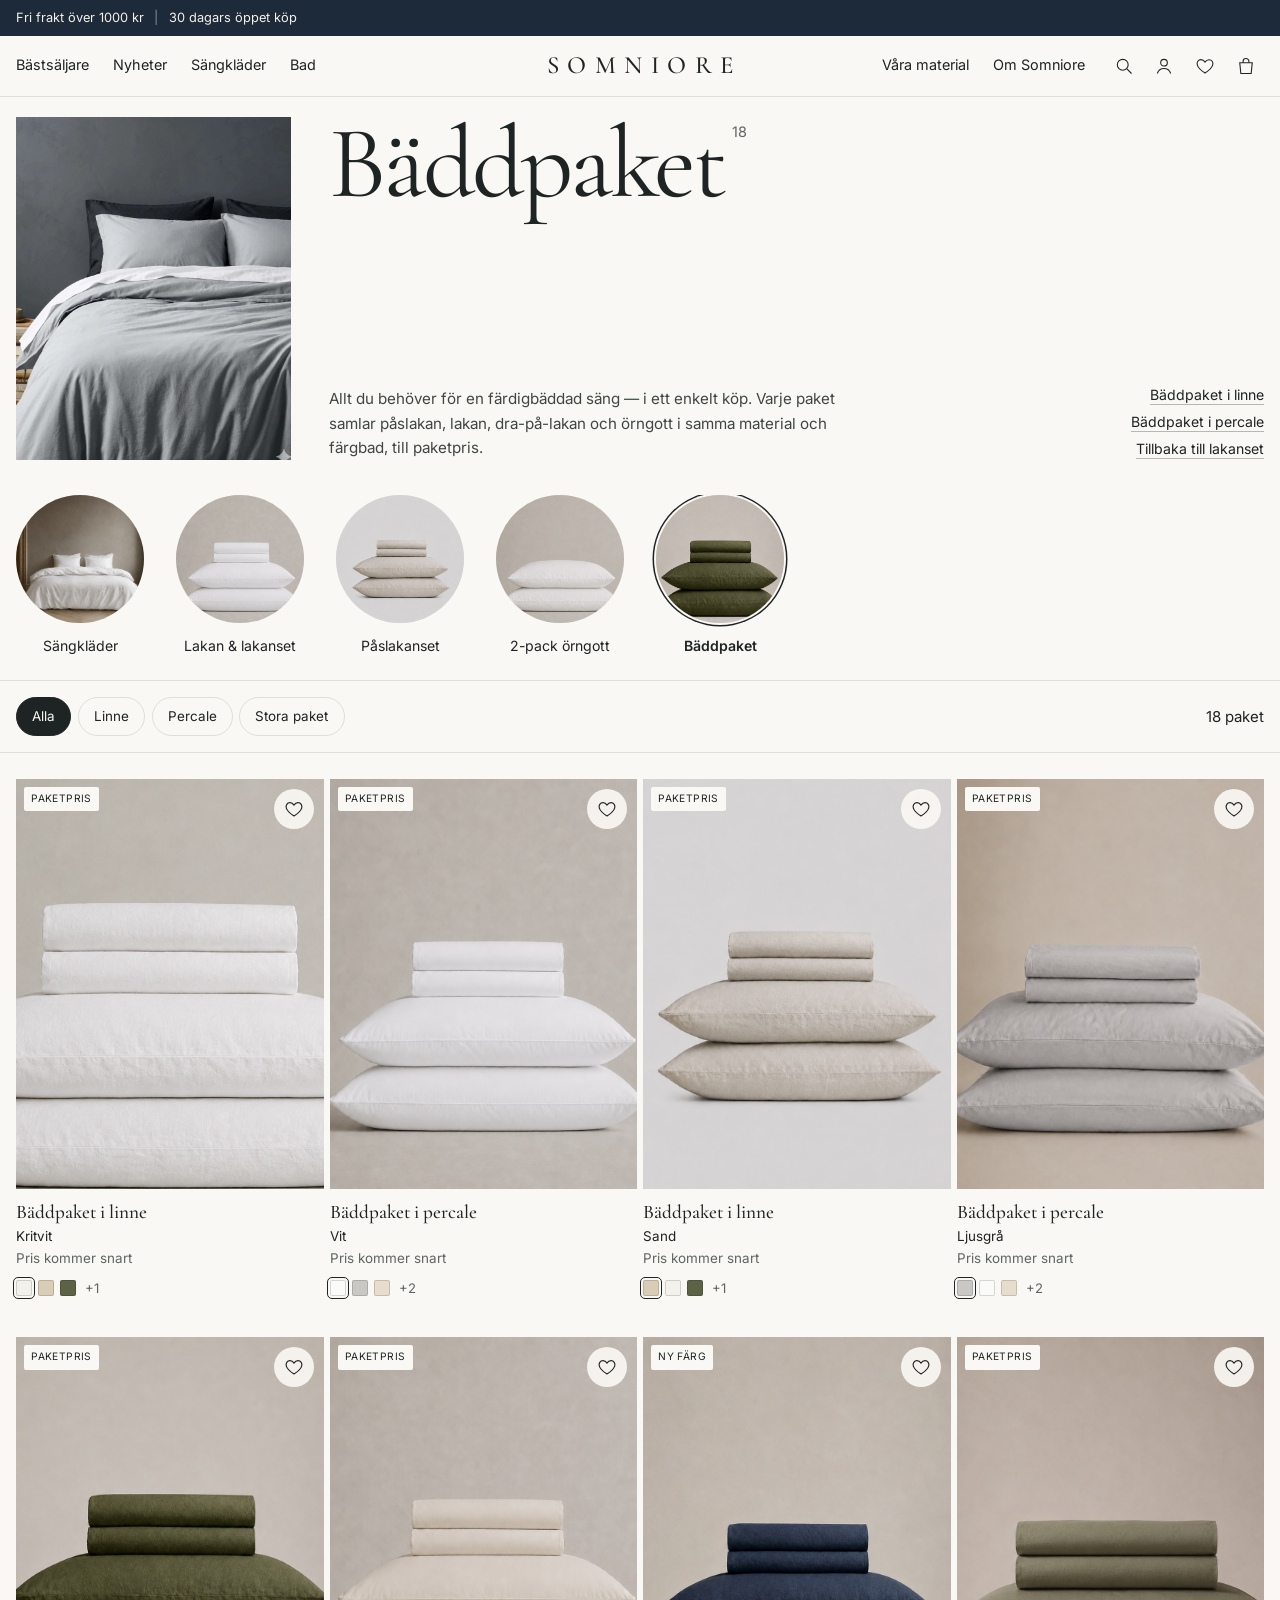
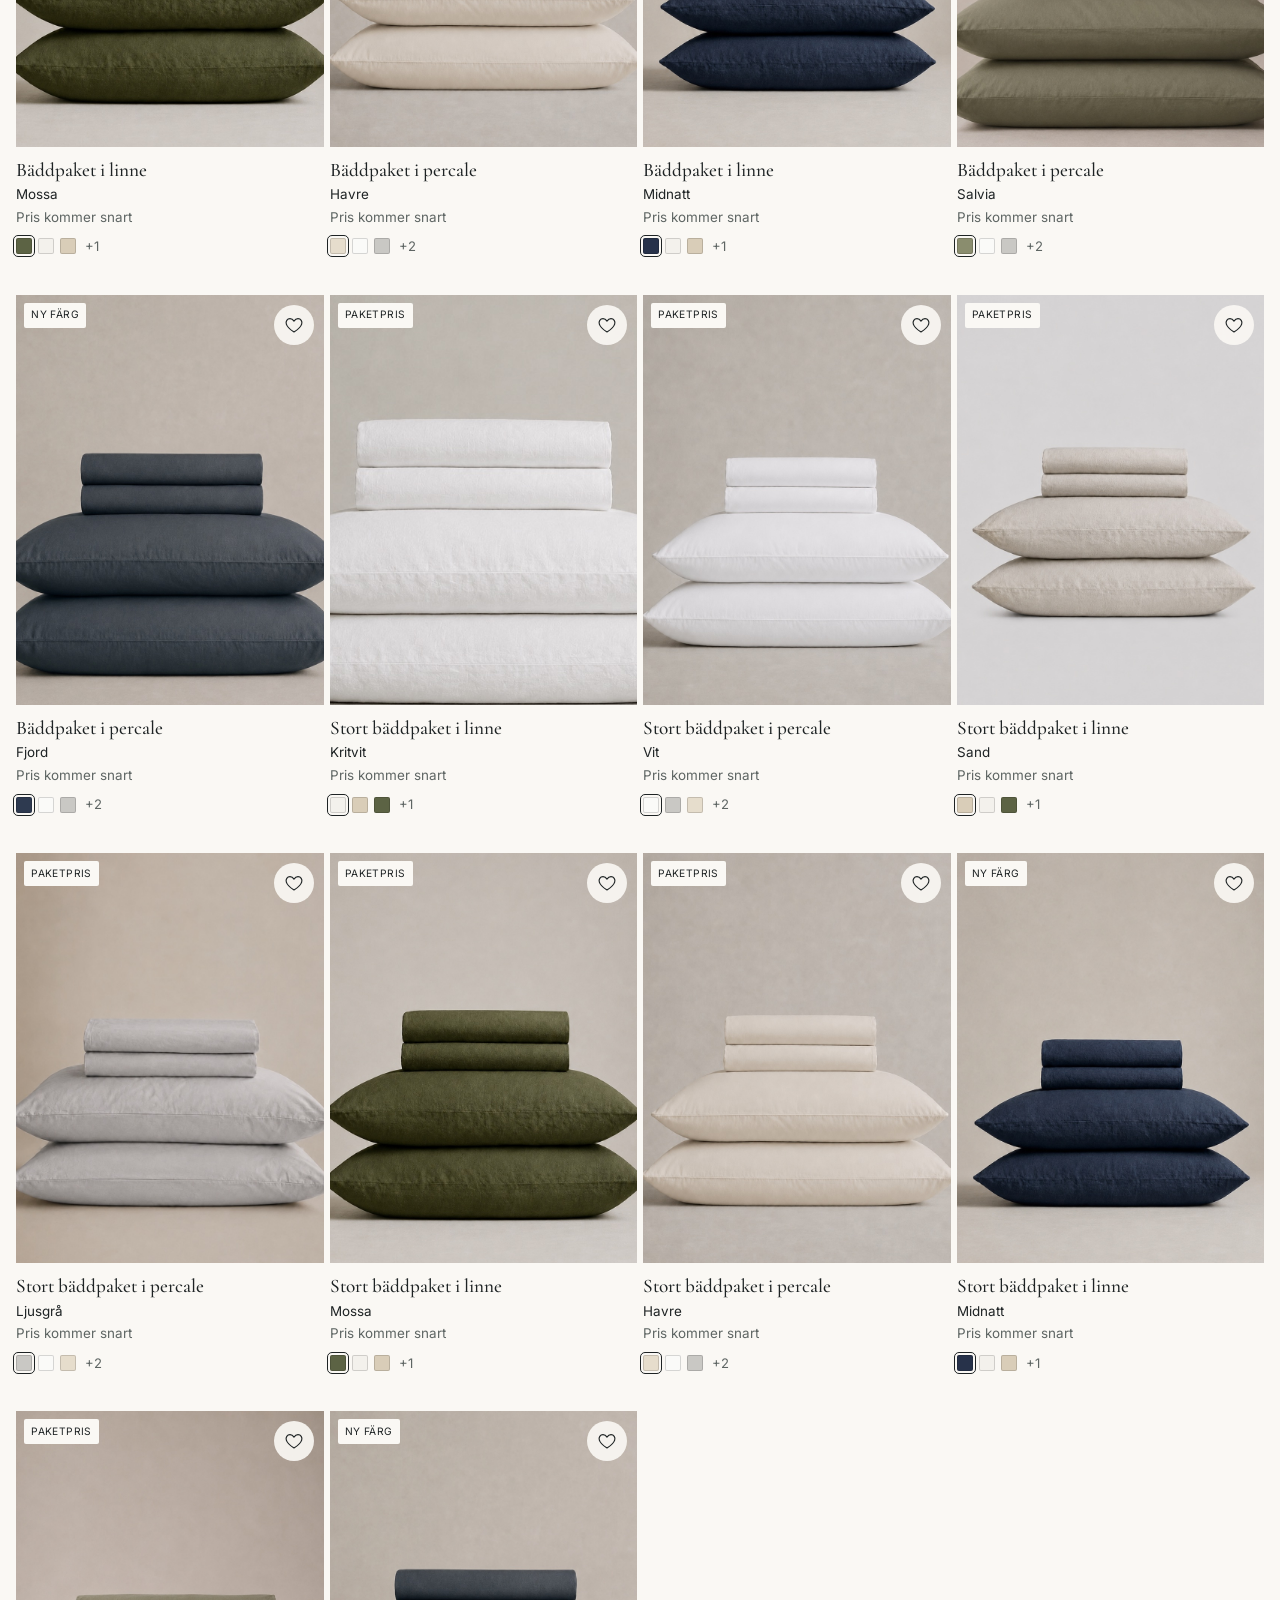
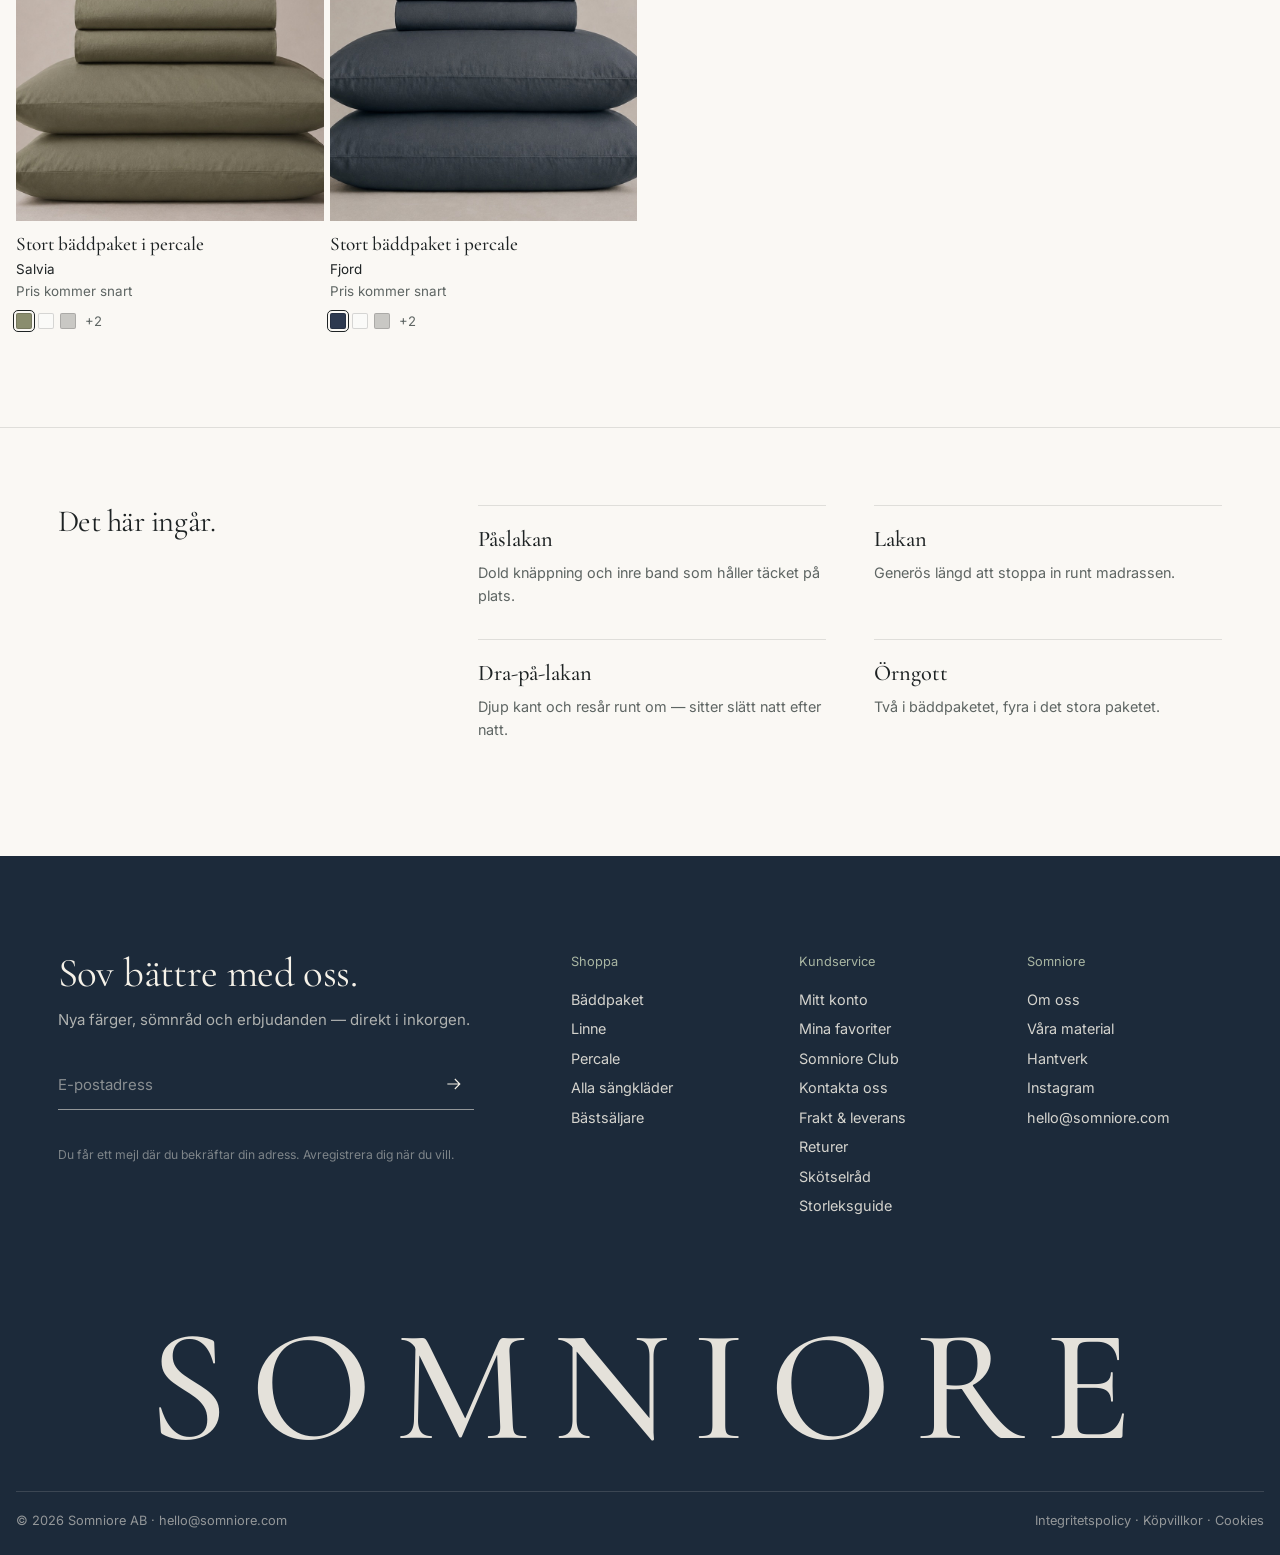
==== baddpaket.html @ 9fb5533e "Nyheter-menyn tillbaka Co-Authored-By: Claude Opus 5.5 <noreply@anthropic.com>" ====
<!doctype html>
<html lang="sv">
<head>
  <meta charset="utf-8">
  <meta name="viewport" content="width=device-width, initial-scale=1">
  <title>Bäddpaket — Somniore</title>
  <meta name="description" content="Bäddpaket i linne och percale — påslakan, lakan, dra-på-lakan och örngott i samma färg, till paketpris.">
  <link rel="preconnect" href="https://fonts.googleapis.com">
  <link rel="preconnect" href="https://fonts.gstatic.com" crossorigin>
  <link href="https://fonts.googleapis.com/css2?family=Cormorant+Garamond:ital,wght@0,400;0,500;0,600;1,400;1,500&family=Inter:wght@300;400;500;600&display=swap" rel="stylesheet">
  <link rel="stylesheet" href="styles.css?v=88">
</head>
<body>
  <div id="site-header"></div>

  <main class="bp-page">
    <!-- Sidhuvud som Parachute: liten bild, stor rubrik, kort text -->
    <section class="bp-head">
      <div class="bp-head__img"><img src="assets/img/percale-grey-dark-wall.jpg" alt="Bäddad säng i ljusgrå percale"></div>
      <div class="bp-head__copy">
        <h1 class="bp-head__title">Bäddpaket<sup id="bpCount"></sup></h1>
        <div class="bp-head__bottom">
          <p class="bp-head__text">Allt du behöver för en färdigbäddad säng — i ett enkelt köp. Varje paket samlar påslakan, lakan, dra-på-lakan och örngott i samma material och färgbad, till paketpris.</p>
          <nav class="bp-head__links" aria-label="Genvägar">
            <a href="#" data-mat="linne">Bäddpaket i linne</a>
            <a href="#" data-mat="percale">Bäddpaket i percale</a>
            <a href="kollektion.html?c=lakanset">Tillbaka till lakanset</a>
          </nav>
        </div>
      </div>
    </section>

    <div id="catCircles"></div>

    <!-- Filter -->
    <section class="bp-bar">
      <div class="chips" id="bpChips">
        <button class="chip active" data-v="alla">Alla</button>
        <button class="chip" data-v="linne">Linne</button>
        <button class="chip" data-v="percale">Percale</button>
        <button class="chip" data-v="stort">Stora paket</button>
      </div>
      <span class="filters__count" id="bpShown"></span>
    </section>

    <!-- Ett kort per paket och färg -->
    <section class="bp-grid" id="bpGrid"></section>

    <!-- Vad ingår -->
    <section class="bp-included">
      <h2 class="h-section">Det här ingår.</h2>
      <ul>
        <li><b>Påslakan</b><span>Dold knäppning och inre band som håller täcket på plats.</span></li>
        <li><b>Lakan</b><span>Generös längd att stoppa in runt madrassen.</span></li>
        <li><b>Dra-på-lakan</b><span>Djup kant och resår runt om — sitter slätt natt efter natt.</span></li>
        <li><b>Örngott</b><span>Två i bäddpaketet, fyra i det stora paketet.</span></li>
      </ul>
    </section>
  </main>

  <div id="site-footer"></div>

  <script src="assets/js/data.js?v=85"></script>
  <script src="assets/js/layout.js?v=88"></script>
  <script src="assets/js/bundles.js?v=76"></script>
</body>
</html>
---- styles.css ----
/* =========================================================
   SOMNIORE — stilmall
   Layout inspirerad av Parachute: smala marginaler, bilder
   nästan kant i kant, vänsterställda rubriker, etiketter i bilder.
   ========================================================= */
:root {
  --petrol: #1F3A3A;
  --navy: #1C2A3A;
  --sage: #A8B5A2;
  --beige: #F5F1E8;
  --offwhite: #FAF8F4;
  --card: #E7E3DC;          /* bakgrund bakom produktbilder */
  --ink: #1E2324;
  --soft: #5E6563;
  --line: rgba(30,35,36,.12);
  --serif: "Cormorant Garamond", Georgia, serif;
  --sans: "Inter", "Helvetica Neue", Arial, sans-serif;
  --pad: clamp(14px, 1.25vw, 20px);   /* sidmarginal, som Parachute */
  --gap: 6px;                          /* mellanrum mellan bilder */
  --inset: clamp(16px, 4.5vw, 72px);   /* indrag för textblock */
  --header: 60px;
}

*, *::before, *::after { box-sizing: border-box; }
html { scroll-behavior: smooth; }
body {
  margin: 0;
  background: var(--offwhite);
  color: var(--ink);
  font: 400 15px/1.55 var(--sans);
  -webkit-font-smoothing: antialiased;
}
img { display: block; width: 100%; }
a { color: inherit; text-decoration: none; }
button { font: inherit; color: inherit; background: none; border: 0; padding: 0; cursor: pointer; }
h1, h2, h3, h4, p, dl, dd { margin: 0; }
[hidden] { display: none !important; }
.sr-only { position: absolute; width: 1px; height: 1px; overflow: hidden; clip: rect(0 0 0 0); }

/* ---------- Typografi ---------- */
.h-display, .hero__title {
  font-family: var(--serif);
  font-weight: 400;
  line-height: .92;
  letter-spacing: -0.025em;
}
.h-section {
  font-family: var(--serif);
  font-weight: 400;
  font-size: clamp(1.7rem, 2.4vw, 2.3rem);
  line-height: 1.1;
  letter-spacing: -0.015em;
}
.kicker { font-size: .9rem; margin-bottom: .6rem; }

/* ---------- Knappar, etiketter, länkar ---------- */
.btn {
  display: inline-block;
  font-size: .86rem;
  line-height: 1;
  padding: .95rem 1.25rem;
  border-radius: 2px;
  transition: background .25s, color .25s;
  white-space: nowrap;
}
.btn--dark { background: var(--petrol); color: var(--beige); }
.btn--dark:hover { background: var(--navy); }
.btn--light { background: var(--offwhite); color: var(--ink); }
.btn--light:hover { background: #fff; }

.label {
  position: absolute; left: clamp(12px, 1.4vw, 20px); bottom: clamp(12px, 1.4vw, 20px); z-index: 2;
  background: var(--offwhite); color: var(--ink);
  font-size: .86rem; line-height: 1; padding: .85rem 1.2rem; border-radius: 2px;
  transition: background .25s;
}
.tile:hover .label { background: #fff; }

.text-link {
  display: inline-block;
  font-size: .9rem;
  border-bottom: 1px solid currentColor;
  padding-bottom: 1px;
  transition: opacity .2s;
}
.text-link:hover { opacity: .6; }
.text-link--light { color: #fff; }

/* ---------- Meddelandefält ---------- */
.announce {
  background: var(--navy);
  color: var(--beige);
  font-size: .8rem;
  padding: .5rem var(--pad);
  position: relative; z-index: 60;
}
.announce span { opacity: .5; margin: 0 .4rem; }
.announce b { font-weight: inherit; }

/* ---------- Header ---------- */
.header {
  position: sticky; top: 0; z-index: 50;
  margin-bottom: calc(var(--header) * -1);
  color: var(--ink);
  background: var(--offwhite);
  border-bottom: 1px solid var(--line);
  transition: background .3s, color .3s, border-color .3s;
}
body.is-top .header:not(:hover):not(.mega-open) {
  background: transparent; color: #fff; border-color: transparent;
}
.header__bar {
  height: var(--header);
  display: grid; grid-template-columns: 1fr auto 1fr; align-items: center; gap: 2rem;
  padding: 0 var(--pad);
}
.nav { display: flex; gap: 1.5rem; height: 100%; align-items: center; }
.nav__item { height: 100%; display: flex; align-items: center; }
.nav__link { white-space: nowrap; font-size: .9rem; padding: .25rem 0; border-bottom: 1px solid transparent; transition: border-color .2s; }
.nav__link:hover, .nav__item.active .nav__link { border-color: currentColor; }
.logo {
  font-family: var(--serif);
  font-weight: 500;
  font-size: 1.55rem;
  letter-spacing: .34em;
  line-height: 1;
  padding-left: .34em;
}
.tools { display: flex; align-items: center; justify-content: flex-end; gap: .3rem; height: 100%; }
.nav--right { margin-right: 1rem; }
.tool { width: 36px; height: 36px; display: grid; place-items: center; }
.tool svg, .arrow svg, .news svg { width: 20px; height: 20px; fill: none; stroke: currentColor; stroke-width: 1.3; }

/* Megameny (som Parachute: kolumner med rubriker, bild till höger) */
.mega {
  position: absolute; left: 0; right: 0; top: 100%;
  background: var(--offwhite); color: var(--ink);
  border-bottom: 1px solid var(--line);
  box-shadow: 0 18px 30px -24px rgba(20,28,30,.25);
  opacity: 0; visibility: hidden; pointer-events: none;
  transition: opacity .2s, visibility .2s;
}
.mega.open { opacity: 1; visibility: visible; pointer-events: auto; }
.mega__inner {
  display: grid; grid-template-columns: repeat(5, minmax(120px, 170px)) 200px; max-width: 1240px; margin: 0 auto;
  justify-content: center; gap: clamp(1.5rem, 3.5vw, 4rem);
  padding: 2.4rem var(--pad) 2.8rem;
}
.mega__col { display: flex; flex-direction: column; gap: .7rem; font-size: .95rem; }
.mega__col > a:not(.mega__head):hover { color: var(--soft); }
.mega__head {
  display: block; font-size: .78rem; font-weight: 600; letter-spacing: .06em; text-transform: uppercase;
  padding-bottom: .9rem; margin-bottom: .6rem; border-bottom: 1px solid var(--ink); max-width: 160px;
}
.mega__head span { margin-left: .3rem; transition: margin .2s; }
.mega__head:hover span { margin-left: .6rem; }
.mega__col i { display: inline-block; width: 13px; height: 13px; border-radius: 50%; background: var(--c); box-shadow: inset 0 0 0 1px rgba(0,0,0,.15); margin-right: .6rem; vertical-align: -1px; }
.mega__mat { line-height: 1.35; }
.mega__mat small { display: block; color: var(--soft); font-size: .9rem; }
.mega__col--text p { color: var(--soft); font-size: .9rem; line-height: 1.5; max-width: 220px; }
.mega__feature img { aspect-ratio: 4/5; object-fit: cover; background: var(--card); }
.mega__feature-title { display: block; font-family: var(--serif); font-size: 1.3rem; line-height: 1.05; text-transform: uppercase; letter-spacing: .02em; margin-top: .9rem; }
.mega__feature-link { display: block; font-size: .85rem; font-weight: 500; margin-top: .4rem; }

/* Burger + mobilmeny */
.burger { display: none; width: 36px; height: 36px; position: relative; }
.burger span { position: absolute; left: 7px; right: 7px; height: 1.3px; background: currentColor; }
.burger span:nth-child(1) { top: 12px; } .burger span:nth-child(2) { top: 17.5px; } .burger span:nth-child(3) { top: 23px; }
.drawer, .cart { position: fixed; inset: 0; z-index: 100; background: rgba(20,25,26,.4); opacity: 0; visibility: hidden; transition: opacity .3s, visibility .3s; }
.drawer.open, .cart.open { opacity: 1; visibility: visible; }
.drawer__panel { position: absolute; top: 0; bottom: 0; left: 0; width: min(88vw, 380px); background: var(--offwhite); transform: translateX(-100%); transition: transform .35s cubic-bezier(.2,.7,.2,1); display: flex; flex-direction: column; overflow-y: auto; }
.drawer.open .drawer__panel, .cart.open .cart__panel { transform: none; }
.drawer__head { display: flex; justify-content: space-between; align-items: center; height: var(--header); padding: 0 var(--pad); border-bottom: 1px solid var(--line); flex-shrink: 0; }
.logo--dark { font-size: 1.15rem; }
.drawer__close { width: 36px; height: 36px; display: grid; place-items: center; }
.drawer__close svg { width: 22px; height: 22px; fill: none; stroke: currentColor; stroke-width: 1.3; }
.drawer__nav { display: flex; flex-direction: column; padding: 1rem var(--pad); }
.drawer__nav > a, .drawer__nav summary { font-family: var(--serif); font-size: 1.7rem; padding: .45rem 0; cursor: pointer; list-style: none; }
.drawer__nav summary::-webkit-details-marker { display: none; }
.drawer__nav summary::after { content: "+"; float: right; font-family: var(--sans); font-weight: 300; }
.drawer__nav details[open] summary::after { content: "−"; }
.drawer__nav details div { display: flex; flex-direction: column; gap: .55rem; padding: .3rem 0 1rem 2px; font-size: .95rem; }
.drawer__foot { margin-top: auto; padding: 1.5rem var(--pad); display: flex; flex-direction: column; gap: .5rem; font-size: .9rem; color: var(--soft); border-top: 1px solid var(--line); }

/* Varukorg */
.cart-btn { position: relative; }
.cart-count { position: absolute; top: 3px; right: 0; min-width: 15px; height: 15px; padding: 0 3px; border-radius: 8px; background: var(--petrol); color: var(--beige); font-size: .6rem; line-height: 15px; text-align: center; }
.cart-count:empty, .cart-count[data-zero] { display: none; }
.cart__panel { position: absolute; top: 0; bottom: 0; right: 0; width: min(92vw, 420px); background: var(--offwhite); transform: translateX(100%); transition: transform .35s cubic-bezier(.2,.7,.2,1); display: flex; flex-direction: column; }
.cart__head { display: flex; justify-content: space-between; align-items: center; height: var(--header); padding: 0 var(--pad); border-bottom: 1px solid var(--line); }
.cart__head h2 { font-family: var(--serif); font-weight: 400; font-size: 1.5rem; }
.cart__items { flex: 1; overflow-y: auto; padding: 0 var(--pad); }
.cart__empty { text-align: center; padding: 4rem 0; }
.cart__empty p { margin-bottom: 1.4rem; color: var(--soft); }
.cart-item { display: grid; grid-template-columns: 88px 1fr; gap: 1rem; padding: 1.2rem 0; border-bottom: 1px solid var(--line); }
.cart-item__img { aspect-ratio: 4/5; background: var(--card); overflow: hidden; }
.cart-item__img img { height: 100%; object-fit: cover; }
.cart-item__name { font-family: var(--serif); font-weight: 500; font-size: 1.15rem; }
.cart-item__info p { font-size: .85rem; color: var(--soft); }
.cart-item__qty { display: flex; align-items: center; gap: .6rem; margin-top: .6rem; font-size: .9rem; }
.cart-item__qty button:not(.cart-item__remove) { width: 26px; height: 26px; border: 1px solid var(--line); border-radius: 50%; line-height: 1; }
.cart-item__remove { margin-left: auto; font-size: .8rem; color: var(--soft); text-decoration: underline; text-underline-offset: 3px; }
.cart__foot { padding: 1.2rem var(--pad) 1.5rem; border-top: 1px solid var(--line); }
.cart__row { display: flex; justify-content: space-between; font-size: .9rem; padding: .25rem 0; }
.cart__total { font-weight: 500; font-size: 1rem; margin-bottom: 1rem; }
.cart__checkout { width: 100%; text-align: center; }
.cart__note { font-size: .78rem; color: var(--soft); text-align: center; margin-top: .7rem; }
.toast { position: fixed; left: 50%; bottom: 24px; transform: translate(-50%, 20px); background: var(--ink); color: var(--beige); font-size: .88rem; padding: .85rem 1.3rem; border-radius: 2px; opacity: 0; pointer-events: none; transition: opacity .3s, transform .3s; z-index: 120; }
.toast.show { opacity: 1; transform: translate(-50%, 0); }

/* ---------- Hero ---------- */
.hero { position: relative; height: calc(100vh - 32px); min-height: 560px; max-height: 980px; overflow: hidden; color: #fff; }
.hero__img { position: absolute; inset: 0; height: 100%; object-fit: cover; object-position: 55% 60%; }
.hero__overlay { position: absolute; inset: 0; background: linear-gradient(180deg, rgba(20,28,30,.4) 0%, rgba(20,28,30,0) 22%, rgba(20,28,30,0) 50%, rgba(20,28,30,.5) 100%); }
.hero__title { position: absolute; left: var(--pad); bottom: clamp(1.25rem, 3vw, 2.25rem); font-size: clamp(3.6rem, 8.6vw, 8.6rem); }
.hero__btn { position: absolute; right: var(--pad); bottom: clamp(1.25rem, 3vw, 2.25rem); }

/* ---------- Statement (texten till höger) ---------- */
.statement { padding: clamp(5rem, 9vw, 8.5rem) var(--pad); display: grid; grid-template-columns: 5fr 7fr; }
.statement > * { grid-column: 2; }
.statement p:not(.kicker) {
  font-family: var(--serif);
  font-size: clamp(1.55rem, 2.3vw, 2.15rem);
  line-height: 1.22;
  letter-spacing: -0.01em;
  max-width: 36ch;
}
.statement--small { padding-top: clamp(4rem, 7vw, 6.5rem); padding-bottom: clamp(4rem, 7vw, 6.5rem); }
.statement .text-link { margin-top: 1.4rem; justify-self: start; }

/* ---------- Produktkarusell ---------- */
.rail { padding: 0 0 clamp(5rem, 9vw, 8rem); }
.rail__head { display: flex; justify-content: space-between; align-items: center; padding: 0 var(--inset); margin-bottom: 1.1rem; }
.rail__head .h-section { font-size: 1.35rem; }
.rail__arrows { display: flex; gap: .3rem; }
.arrow { width: 34px; height: 34px; display: grid; place-items: center; border-radius: 50%; transition: background .2s; }
.arrow:hover { background: rgba(0,0,0,.05); }
.arrow:disabled { opacity: .25; cursor: default; background: none; }
.rail__track {
  display: grid; grid-auto-flow: column;
  grid-auto-columns: calc((100% - 2 * var(--inset) - 3 * var(--gap)) / 4);
  gap: var(--gap); overflow-x: auto; scroll-snap-type: x mandatory; scroll-padding: 0 var(--inset);
  padding: 0 var(--inset); scrollbar-width: none;
}
.rail__track::-webkit-scrollbar, .palette__track::-webkit-scrollbar { display: none; }
.rail__cta { margin: 2.2rem var(--inset) 0; }

.product { scroll-snap-align: start; }
.product__media { display: block; position: relative; aspect-ratio: 4/5; background: var(--card); overflow: hidden; }
.product__media img { position: absolute; inset: 0; height: 100%; object-fit: cover; transition: opacity .5s ease; }
.product__media .alt { opacity: 0; }
.product:hover .product__media .alt { opacity: 1; }
.tag {
  position: absolute; top: 8px; left: 8px; z-index: 2;
  font-size: .64rem; letter-spacing: .04em; text-transform: uppercase;
  background: var(--offwhite); color: var(--ink); padding: .28rem .45rem; border-radius: 2px;
}
.product__quick {
  position: absolute; left: 8px; right: 8px; bottom: 8px; z-index: 2;
  background: var(--offwhite); text-align: center; font-size: .82rem; padding: .75rem;
  border-radius: 2px; opacity: 0; transform: translateY(8px); transition: opacity .3s, transform .3s;
}
.product:hover .product__quick { opacity: 1; transform: none; }
.product__name { font-family: var(--serif); font-size: 1.2rem; font-weight: 500; line-height: 1.2; margin-top: .75rem; }
.product__color { font-size: .84rem; color: var(--ink); margin-top: .15rem; }
.product__meta { font-size: .84rem; color: var(--soft); margin-top: .1rem; }
.product__swatches { display: flex; gap: 6px; margin-top: .55rem; }
.product__swatches i, .product__swatches button { width: 14px; height: 14px; border-radius: 50%; background: var(--c); box-shadow: inset 0 0 0 1px rgba(0,0,0,.15); outline: 1px solid transparent; outline-offset: 2px; transition: outline-color .2s; }
.product__swatches button:hover { outline-color: var(--line); }
.product__swatches button.active { outline-color: var(--ink); }
.product__name { display: block; }

/* ---------- Editorial med produktkort ---------- */
.feature { padding: 0 var(--pad); }
.feature__media { position: relative; height: min(100vh, 960px); min-height: 520px; overflow: hidden; color: #fff; }
.feature__media > img { position: absolute; inset: 0; height: 100%; object-fit: cover; }
.feature__media::after { content: ""; position: absolute; inset: 0; background: linear-gradient(180deg, rgba(0,0,0,.3) 0%, rgba(0,0,0,0) 40%); pointer-events: none; }
.feature__copy { position: absolute; top: clamp(1.25rem, 2.5vw, 2rem); left: clamp(1rem, 2vw, 1.75rem); z-index: 2; }
.feature__copy .h-display { font-size: clamp(3rem, 6vw, 5.8rem); margin-bottom: 1.4rem; }
.feature__card { position: absolute; left: clamp(1rem, 2vw, 1.75rem); bottom: clamp(1rem, 2vw, 1.75rem); width: clamp(120px, 12.5vw, 190px); aspect-ratio: 3/4; background: var(--card); z-index: 2; overflow: hidden; }
.feature__card img { height: 100%; object-fit: cover; transition: transform .6s; }
.feature__card:hover img { transform: scale(1.05); }

/* ---------- Palett ---------- */
.palette { padding: clamp(5rem, 9vw, 8rem) 0 clamp(5rem, 9vw, 8rem); }
.palette__head { padding: 0 var(--inset); max-width: calc(36rem + 2 * var(--inset)); }
.palette__head p { margin-top: .8rem; font-size: 1rem; color: var(--soft); }
.palette__bar { display: flex; justify-content: space-between; align-items: flex-end; gap: 1.5rem; padding: 2.2rem var(--inset) 1.4rem; }
.palette__swatches { display: flex; gap: clamp(.8rem, 2vw, 1.8rem); flex-wrap: wrap; }
.pswatch { display: flex; flex-direction: column; align-items: center; gap: .55rem; font-size: .8rem; color: var(--soft); transition: color .2s; }
.pswatch i { width: 46px; height: 46px; border-radius: 50%; background: var(--c); box-shadow: inset 0 0 0 1px rgba(0,0,0,.12); outline: 1px solid transparent; outline-offset: 4px; transition: outline-color .2s, transform .2s; }
.pswatch:hover i { transform: scale(1.06); }
.pswatch.active { color: var(--ink); }
.pswatch.active i { outline-color: var(--ink); }
.pswatch span { padding-bottom: 2px; border-bottom: 1px solid transparent; white-space: nowrap; }
.pswatch.active span { border-color: var(--ink); }
.palette__track {
  display: grid; grid-auto-flow: column; grid-auto-columns: clamp(230px, 20vw, 310px);
  gap: var(--gap); overflow-x: auto; scroll-snap-type: x mandatory; scrollbar-width: none;
  padding: 0 var(--inset); scroll-padding: 0 var(--inset);
  transition: opacity .22s;
}
.palette__track.fading { opacity: 0; }
a.shade-card, .shade-card {
  scroll-snap-align: start; aspect-ratio: 3/4; background: var(--c); color: var(--ink);
  padding: clamp(1.2rem, 2vw, 1.8rem); display: flex; flex-direction: column;
  box-shadow: inset 0 0 0 1px rgba(0,0,0,.09);
}
.shade-card.is-dark { color: var(--beige); }
.shade-card__kicker { font-size: .75rem; letter-spacing: .14em; text-transform: uppercase; opacity: .7; }
.shade-card h3 { font-family: var(--serif); font-weight: 400; font-size: clamp(2rem, 2.8vw, 2.6rem); line-height: 1; margin: auto 0 1rem; }
.shade-card p:not(.shade-card__kicker) { font-size: .9rem; line-height: 1.5; }
.shade-card__avail { margin-top: 1.2rem; padding-top: .9rem; border-top: 1px solid currentColor; opacity: .85; font-size: .82rem !important; }
.look { scroll-snap-align: start; }
.look__img { aspect-ratio: 3/4; overflow: hidden; background: var(--card); }
.look__img img { height: 100%; object-fit: cover; transition: transform .9s cubic-bezier(.2,.7,.2,1); }
.look:hover .look__img img { transform: scale(1.04); }
.look__title { font-family: var(--serif); font-weight: 500; font-size: 1.15rem; margin-top: .7rem; }
.look__meta { font-size: .82rem; color: var(--soft); }

/* ---------- Linne: stor bild + produktblock ---------- */
.spot { display: grid; grid-template-columns: 7fr 5fr; gap: var(--gap); padding: 0 var(--pad); margin-bottom: clamp(5rem, 9vw, 8rem); }
.spot__large { aspect-ratio: 4/5; max-height: 92vh; width: 100%; overflow: hidden; background: var(--card); }
.spot__large img { height: 100%; object-fit: cover; transition: opacity .22s; }
.spot__info { display: flex; flex-direction: column; justify-content: space-between; gap: 2.5rem; padding: clamp(1rem, 2vw, 1.5rem) clamp(1rem, 4vw, 4rem); background: var(--beige); }
.spot__title { font-family: var(--serif); font-weight: 400; font-size: clamp(2.4rem, 4vw, 3.6rem); line-height: 1; letter-spacing: -0.02em; margin-bottom: 1.2rem; }
.spot__text { font-size: 1rem; line-height: 1.55; max-width: 30rem; }
.spot__facts { list-style: none; padding: 0; margin: 1.8rem 0 0; max-width: 30rem; }
.spot__facts li { display: flex; gap: 1rem; padding: .7rem 0; border-top: 1px solid var(--line); font-size: .92rem; }
.spot__facts li:last-child { border-bottom: 1px solid var(--line); }
.spot__facts span { width: 5.5rem; flex-shrink: 0; color: var(--soft); }
.spot__buy { display: grid; grid-template-columns: minmax(140px, 50%) 1fr; gap: 1.4rem; align-items: end; }
.spot__pack { display: block; aspect-ratio: 4/5; overflow: hidden; background: var(--card); }
.spot__pack img { height: 100%; object-fit: cover; transition: opacity .22s, transform .8s; }
.spot__pack:hover img { transform: scale(1.04); }
.spot.fading .spot__large img, .spot.fading .spot__pack img { opacity: 0; }
.spot__name { font-family: var(--serif); font-weight: 500; font-size: 1.35rem; line-height: 1.15; }
.spot__meta { font-size: .85rem; color: var(--soft); margin-top: .2rem; }
.spot__meta span { color: var(--ink); }
.spot__swatches { display: flex; gap: 10px; margin: .9rem 0 1.4rem; }
.spot__swatch { width: 24px; height: 24px; border-radius: 50%; background: var(--c); box-shadow: inset 0 0 0 1px rgba(0,0,0,.15); outline: 1px solid transparent; outline-offset: 3px; transition: outline-color .2s; }
.spot__swatch:hover { outline-color: var(--line); }
.spot__swatch.active { outline-color: var(--ink); }
.spot__ctas { display: flex; align-items: center; gap: 1.2rem; flex-wrap: wrap; }

/* ---------- Bildrutor med etikett ---------- */
.tiles { display: grid; gap: var(--gap); padding: 0 var(--pad); }
.tiles--4 { grid-template-columns: repeat(4, 1fr); margin-bottom: clamp(5rem, 9vw, 8rem); }
.tiles--3 { grid-template-columns: repeat(3, 1fr); }
.tiles--2 { grid-template-columns: repeat(2, 1fr); }
.tile { position: relative; display: block; overflow: hidden; aspect-ratio: 3/4; background: var(--card); }
.tile--tall { aspect-ratio: 4/5; }
.tile--wide { aspect-ratio: 4/3; }
.tile img { position: absolute; inset: 0; height: 100%; object-fit: cover; transition: transform 1s cubic-bezier(.2,.7,.2,1); }
.tile:hover img { transform: scale(1.035); }

/* ---------- Banner (The Nordic Way) ---------- */
.banner { position: relative; margin: 0 var(--pad); height: min(92vh, 900px); min-height: 480px; overflow: hidden; color: #fff; }
.banner img { position: absolute; inset: 0; height: 100%; object-fit: cover; }
.banner::after { content: ""; position: absolute; inset: 0; background: linear-gradient(0deg, rgba(0,0,0,.45) 0%, rgba(0,0,0,0) 45%); }
.banner__copy { position: absolute; z-index: 2; left: clamp(1rem, 2.4vw, 2.2rem); bottom: clamp(1.25rem, 3vw, 2.5rem); }
.banner__copy .h-display { font-size: clamp(2.8rem, 5.4vw, 5.2rem); margin-bottom: 1rem; }

.pillars { display: grid; grid-template-columns: repeat(4, 1fr); gap: clamp(1.5rem, 3vw, 3rem); padding: clamp(2.5rem, 4vw, 3.5rem) var(--inset) clamp(5rem, 9vw, 8rem); }
.pillar { border-top: 1px solid var(--ink); padding-top: 1rem; }
.pillar__n { font-size: .78rem; color: var(--soft); }
.pillar h3 { font-family: var(--serif); font-weight: 500; font-size: 1.45rem; line-height: 1.15; margin: 1.6rem 0 .45rem; }
.pillar p { color: var(--soft); font-size: .92rem; }

/* ---------- Block med rubrik + rutor ---------- */
.block { padding-bottom: clamp(5rem, 9vw, 8rem); }
.block__head { padding: 0 var(--inset); margin-bottom: 1.8rem; }
.block__head p { max-width: 30rem; margin-top: .7rem; font-size: 1rem; }
.tiles__captions { margin-top: 1rem; font-size: .88rem; color: var(--soft); }
.cap-title { font-family: var(--serif); font-style: italic; font-size: 1.15rem; color: var(--ink); }
.specs { margin-top: 1rem; }
.specs dl { display: grid; grid-template-columns: 7rem 1fr; font-size: .9rem; }
.specs dt, .specs dd { padding: .65rem 0; border-top: 1px solid var(--line); }
.specs dt { color: var(--soft); }

/* ---------- Footer ---------- */
.footer { background: var(--navy); color: var(--beige); padding: clamp(4rem, 8vw, 6rem) var(--pad) 1.5rem; }
.footer__top { display: grid; grid-template-columns: 5fr 7fr; gap: 3rem; padding: 0 calc(var(--inset) - var(--pad)); }
.footer__title { font-family: var(--serif); font-weight: 400; font-size: clamp(2rem, 3.2vw, 2.8rem); line-height: 1.05; letter-spacing: -0.015em; }
.footer__news > p { color: rgba(245,241,232,.68); margin-top: .8rem; }
.news { display: flex; border-bottom: 1px solid rgba(245,241,232,.55); margin-top: 1.8rem; max-width: 26rem; }
.news input { flex: 1; min-width: 0; border: 0; background: transparent; font: inherit; padding: .8rem 0; outline: none; color: var(--beige); }
.news input::placeholder { color: rgba(245,241,232,.5); }
.news button { width: 40px; display: grid; place-items: center; }
.news__msg { min-height: 1.4em; font-size: .88rem; color: var(--sage) !important; margin-top: .4rem; }
.footer__cols { display: grid; grid-template-columns: repeat(3, 1fr); gap: 2rem; }
.footer__cols div { display: flex; flex-direction: column; gap: .45rem; font-size: .9rem; color: rgba(245,241,232,.85); }
.footer__cols h4 { font-weight: 400; font-size: .8rem; color: var(--sage); margin-bottom: .6rem; }
.footer__cols a:hover { color: #fff; }
.footer__mark {
  font-family: var(--serif); font-weight: 500;
  font-size: clamp(2.4rem, 12.5vw, 14rem); line-height: 1;
  letter-spacing: .14em; padding-left: .14em; text-align: center;
  color: rgba(245,241,232,.92);
  margin: clamp(3rem, 7vw, 6rem) 0 1.5rem; white-space: nowrap; overflow: hidden;
}
.footer__bottom { display: flex; justify-content: space-between; gap: 1rem; flex-wrap: wrap; font-size: .8rem; color: rgba(245,241,232,.55); border-top: 1px solid rgba(245,241,232,.14); padding-top: 1.2rem; }

/* ---------- Mjuk inladdning ---------- */
.fade { opacity: 0; transform: translateY(16px); transition: opacity .9s ease, transform .9s cubic-bezier(.2,.7,.2,1); }
.fade.in { opacity: 1; transform: none; }
@media (prefers-reduced-motion: reduce) { .fade { opacity: 1; transform: none; transition: none; } }

/* =========================================================
   Responsivt
   ========================================================= */
@media (max-width: 1240px) {
  .nav--right { display: none; }
  .rail__track { grid-auto-columns: calc((100% - 2 * var(--inset) - 2 * var(--gap)) / 3); }
}
@media (max-width: 1100px) {
  .mega__inner { grid-template-columns: repeat(5, 1fr); }
  .mega__feature { display: none; }
}
@media (max-width: 900px) {
  :root { --header: 56px; --inset: var(--pad); }
  .header__bar { display: flex; }
  .nav, .hide-m { display: none; }
  .burger { display: block; }
  .logo { position: absolute; left: 50%; transform: translateX(-50%); font-size: 1.2rem; }
  .tools { margin-left: auto; }
  .mega { display: none; }

  .hero { height: 84vh; }
  .hero__btn { right: auto; left: var(--pad); }
  .hero__title { bottom: 5.2rem; }

  .statement { grid-template-columns: 1fr; }
  .statement > * { grid-column: 1; }

  .rail__track { grid-auto-columns: 78%; }
  .feature { padding: 0; }
  .feature__media { height: 88vh; }

  .spot { grid-template-columns: 1fr; }
  .spot__info { padding: 2rem var(--pad); }
  .palette__bar { align-items: flex-start; flex-direction: column; }
  .palette__bar .rail__arrows { display: none; }
  .palette__swatches { flex-wrap: nowrap; overflow-x: auto; width: 100%; scrollbar-width: none; padding: 6px 4px; }
  .palette__track { grid-auto-columns: 62%; }

  .tiles--4 { grid-template-columns: 1fr 1fr; }
  .tiles--3 { grid-auto-flow: column; grid-template-columns: none; grid-auto-columns: 78%; overflow-x: auto; scroll-snap-type: x mandatory; scrollbar-width: none; }
  .tiles--3::-webkit-scrollbar { display: none; }
  .tiles--3 > * { scroll-snap-align: start; }
  .banner { margin: 0; height: 80vh; }
  .pillars { grid-template-columns: 1fr 1fr; row-gap: 2.5rem; }
  .footer__top { grid-template-columns: 1fr; padding: 0; }
}
@media (max-width: 560px) {
  .announce { font-size: .74rem; }
  .announce span, .announce .more { display: none; }
  .logo { font-size: 1.05rem; letter-spacing: .26em; padding-left: .26em; }
  .tools .tool:first-child { display: none; }
  .hero__title { font-size: 3.4rem; }
  .pswatch i { width: 38px; height: 38px; }
  .spot__buy { grid-template-columns: 40% 1fr; }
  .tiles--2 { grid-template-columns: 1fr; }
  .specs { gap: 2rem; }
  .pillars { grid-template-columns: 1fr; }
  .footer__cols { grid-template-columns: 1fr 1fr; }
}

/* =========================================================
   UNDERSIDOR
   ========================================================= */

/* ---------- Sidhero (kollektioner, info) ---------- */
.hero--page { height: clamp(380px, 58vh, 620px); min-height: 0; }
.page-hero__copy { position: absolute; left: var(--pad); right: var(--pad); bottom: clamp(1.5rem, 3vw, 2.5rem); max-width: 40rem; }
.page-hero__title { font-family: var(--serif); font-weight: 400; font-size: clamp(3rem, 6.5vw, 6rem); line-height: .95; letter-spacing: -0.025em; }
.page-hero__text { font-size: 1rem; max-width: 30rem; margin-top: .9rem; color: rgba(255,255,255,.9); }
.crumbs { font-size: .8rem; color: var(--soft); margin-bottom: 1rem; }
.crumbs a:hover { text-decoration: underline; text-underline-offset: 3px; }
.crumbs span { margin: 0 .25rem; }
.crumbs--light { color: rgba(255,255,255,.85); }

/* ---------- Filter ---------- */
.filters {
  position: sticky; top: var(--header); z-index: 20;
  display: flex; justify-content: space-between; align-items: center; gap: 1rem; flex-wrap: wrap;
  padding: .9rem var(--pad); background: rgba(250,248,244,.96); backdrop-filter: blur(6px);
  border-bottom: 1px solid var(--line); margin-bottom: 1.5rem;
}
.filters__left { display: flex; align-items: center; gap: 1.5rem; flex-wrap: wrap; }
.chips { display: flex; gap: .4rem; flex-wrap: wrap; }
.chip { font-size: .84rem; padding: .5rem .95rem; border: 1px solid var(--line); border-radius: 99px; transition: border-color .2s, background .2s, color .2s; }
.chip:hover { border-color: var(--ink); }
.chip.active { background: var(--ink); color: var(--offwhite); border-color: var(--ink); }
.color-filter { display: flex; gap: 10px; }
.cdot { width: 22px; height: 22px; border-radius: 50%; background: var(--c); box-shadow: inset 0 0 0 1px rgba(0,0,0,.15); outline: 1px solid transparent; outline-offset: 3px; transition: outline-color .2s; }
.cdot:hover { outline-color: var(--line); }
.cdot.active { outline-color: var(--ink); }
.filters__right { display: flex; align-items: center; gap: 1.2rem; font-size: .85rem; color: var(--soft); }
.sort select { font: inherit; font-size: .85rem; color: var(--ink); background: transparent; border: 0; padding: .3rem 0; cursor: pointer; }

/* ---------- Produktrutnät ---------- */
.grid { display: grid; grid-template-columns: repeat(4, 1fr); gap: 2.6rem var(--gap); padding: 0 var(--pad) clamp(4rem, 8vw, 6rem); }
.grid .product__name { font-size: 1.2rem; }
.grid-empty { text-align: center; padding: 3rem 0 6rem; color: var(--soft); }
.grid-empty .text-link { margin-top: .8rem; color: var(--ink); }
.more { border-top: 1px solid var(--line); padding-top: clamp(4rem, 8vw, 6rem); }
.more .tiles--4 { margin-bottom: 0; }


@keyframes shake { 25% { transform: translateX(-5px); } 75% { transform: translateX(5px); } }


.pd-maker { display: grid; grid-template-columns: 2.2fr 1fr; gap: clamp(1rem, 2vw, 1.5rem); padding: 0 var(--inset) clamp(4rem, 8vw, 6rem); max-width: 1300px; margin: 0 auto; align-items: end; }
.pd-maker__big { aspect-ratio: 16/10; overflow: hidden; }
.pd-maker__big img { height: 100%; object-fit: cover; object-position: center 40%; }
.pd-maker__small { aspect-ratio: 4/3; overflow: hidden; margin-bottom: 1.3rem; }
.pd-maker__small img { height: 100%; object-fit: cover; }
.pd-eyebrow { font-size: .72rem; font-weight: 600; letter-spacing: .14em; text-transform: uppercase; color: var(--petrol); }
.pd-maker__title { font-family: var(--sans); font-weight: 600; font-size: 1.15rem; letter-spacing: .1em; text-transform: uppercase; margin: .4rem 0 .8rem; }
.pd-maker__side p:not(.pd-eyebrow) { font-size: .9rem; color: var(--soft); line-height: 1.6; margin-bottom: 1.3rem; }
.pd-btn { display: inline-block; background: var(--petrol); color: var(--beige); font-size: .72rem; font-weight: 600; letter-spacing: .14em; text-transform: uppercase; padding: .85rem 1.3rem; border-radius: 3px; transition: background .25s; }
.pd-btn:hover { background: var(--navy); }



@media (max-width: 1100px) {
}
@media (max-width: 900px) {
  .pd-maker { grid-template-columns: 1fr; }
}

/* ---------- Signaturset ---------- */
.set-row { display: grid; grid-template-columns: 7fr 5fr; gap: var(--gap); padding: 0 var(--pad); margin-bottom: clamp(4rem, 8vw, 6rem); align-items: stretch; }
.set-row__img { aspect-ratio: 5/4; overflow: hidden; }
.set-row__img img { height: 100%; object-fit: cover; }
.set-row__text { background: var(--beige); padding: clamp(2rem, 4vw, 4rem); display: flex; flex-direction: column; justify-content: center; align-items: flex-start; }
.set-row--flip .set-row__img { order: 2; }
.set-row--flip { grid-template-columns: 5fr 7fr; }
.set-row__title { font-family: var(--serif); font-weight: 400; font-size: clamp(2.2rem, 3.6vw, 3.4rem); line-height: 1; letter-spacing: -0.02em; }
.set-row__tag { font-family: var(--serif); font-style: italic; font-size: 1.25rem; color: var(--soft); margin: .6rem 0 1.6rem; }
.set-row__list { list-style: none; padding: 0; margin: 0 0 2rem; width: 100%; max-width: 22rem; }
.set-row__list li { padding: .65rem 0; border-top: 1px solid var(--line); font-size: .95rem; }
.set-row__list li:last-child { border-bottom: 1px solid var(--line); }

/* ---------- Material ---------- */
.compare2 { display: grid; grid-template-columns: 1fr 1fr; gap: var(--gap); padding: 0 var(--pad); margin-bottom: clamp(4rem, 8vw, 6rem); }
.compare2__title { font-family: var(--serif); font-weight: 400; font-size: clamp(2rem, 3vw, 2.6rem); margin-top: 1.4rem; }
.compare2__lead { color: var(--soft); margin: .3rem 0 1.2rem; }
.compare2 .btn { margin-top: 1.6rem; }
.compare2__col { padding-right: clamp(0px, 2vw, 2rem); }
.specs-dl { display: grid; grid-template-columns: 7.5rem 1fr; margin: 0; font-size: .92rem; }
.specs-dl dt, .specs-dl dd { padding: .7rem 0; border-top: 1px solid var(--line); margin: 0; }
.specs-dl dt { color: var(--soft); }
.care { background: var(--beige); padding: clamp(4rem, 8vw, 6rem) var(--inset); }
.care__head p { color: var(--soft); margin-top: .6rem; }
.care__grid { display: grid; grid-template-columns: repeat(3, 1fr); gap: clamp(1.5rem, 3vw, 3rem); margin-top: 2.5rem; }
.care__grid > div { border-top: 1px solid var(--ink); padding-top: 1rem; }
.care__grid h3 { font-family: var(--serif); font-weight: 500; font-size: 1.5rem; margin-bottom: .5rem; }
.care__grid p { color: var(--soft); font-size: .92rem; }

/* ---------- Om oss ---------- */
.story-split { display: grid; grid-template-columns: 1fr 1fr; gap: var(--gap); padding: 0 var(--pad); margin-bottom: var(--gap); }
.story-split__img { aspect-ratio: 1; overflow: hidden; }
.story-split__img img { height: 100%; object-fit: cover; }
.story-split__text { background: var(--beige); padding: clamp(2rem, 6vw, 6rem); display: flex; flex-direction: column; justify-content: center; }
.story-split__text .h-section { margin-bottom: 1.2rem; }
.story-split__text p:not(.kicker) { max-width: 30rem; }
.story-split--flip .story-split__img { order: 2; }
.nordic-title { padding-top: clamp(4rem, 8vw, 6rem); margin-bottom: 0; }
.pillars { display: grid; grid-template-columns: repeat(4, 1fr); gap: clamp(1.5rem, 3vw, 3rem); padding: 2rem var(--inset) clamp(5rem, 9vw, 8rem); }
.pillar { border-top: 1px solid var(--ink); padding-top: 1rem; }
.pillar__n { font-size: .78rem; color: var(--soft); }
.pillar h3 { font-family: var(--serif); font-weight: 500; font-size: 1.45rem; line-height: 1.15; margin: 1.6rem 0 .45rem; }
.pillar p { color: var(--soft); font-size: .92rem; }

/* ---------- Kundservice ---------- */
.page-head { padding: calc(var(--header) + clamp(2.5rem, 6vw, 5rem)) var(--inset) clamp(2rem, 4vw, 3rem); border-bottom: 1px solid var(--line); }
.page-head__title { font-family: var(--serif); font-weight: 400; font-size: clamp(2.8rem, 6vw, 5rem); line-height: 1; letter-spacing: -0.02em; }
.page-head__text { max-width: 34rem; margin-top: 1rem; color: var(--soft); }
.service { display: grid; grid-template-columns: 1fr 2fr; gap: clamp(2rem, 6vw, 6rem); padding: clamp(2.5rem, 5vw, 4rem) var(--inset) clamp(5rem, 9vw, 8rem); }
.service__contact { position: sticky; top: calc(var(--header) + 2rem); align-self: start; background: var(--beige); padding: 2rem; }
.service__contact h2 { font-family: var(--serif); font-weight: 400; font-size: 1.7rem; margin-bottom: 1rem; }
.service__contact p { font-size: .92rem; margin-bottom: .9rem; color: var(--soft); }
.service__contact a { color: var(--ink); text-decoration: underline; text-underline-offset: 3px; }
.service__group { font-family: var(--serif); font-weight: 400; font-size: 1.8rem; margin: 2.5rem 0 .6rem; scroll-margin-top: calc(var(--header) + 2rem); }
.service__group:first-child { margin-top: 0; }
.size-table { width: 100%; border-collapse: collapse; font-size: .92rem; }
.size-table th, .size-table td { text-align: left; padding: .8rem 0; border-top: 1px solid var(--line); vertical-align: top; }
.size-table th { font-weight: 400; color: var(--soft); width: 9rem; }
.size-note { font-size: .8rem; color: var(--soft); margin-top: .6rem; }

@media (max-width: 1100px) {
  .grid { grid-template-columns: repeat(3, 1fr); }
  .pdp { grid-template-columns: 1fr 1fr; }
}
@media (max-width: 900px) {
  .filters { top: var(--header); }
  .filters__left { gap: 1rem; }
  .grid { grid-template-columns: 1fr 1fr; row-gap: 2rem; }
  .pdp { grid-template-columns: 1fr; padding-left: 0; padding-right: 0; }
  .pdp__gallery { display: grid; grid-auto-flow: column; grid-template-columns: none; grid-auto-columns: 86%; overflow-x: auto; scroll-snap-type: x mandatory; scrollbar-width: none; padding: 0 var(--pad); }
  .pdp__gallery::-webkit-scrollbar { display: none; }
  .pdp__gallery figure, .pdp__gallery figure.wide { grid-column: auto; aspect-ratio: 4/5; scroll-snap-align: center; }
  .pdp__info { padding: 0 var(--pad); }
  .pdp__sticky { position: static; padding: 0; }
  .pdp-material, .set-row, .set-row--flip, .compare2, .story-split { grid-template-columns: 1fr; }
  .pdp-material { margin-left: 0; margin-right: 0; }
  .set-row--flip .set-row__img, .story-split--flip .story-split__img { order: 0; }
  .compare2 { row-gap: 3.5rem; }
  .care__grid { grid-template-columns: 1fr; }
  .pillars { grid-template-columns: 1fr 1fr; row-gap: 2.5rem; }
  .service { grid-template-columns: 1fr; }
  .service__contact { position: static; }
}
@media (max-width: 560px) {
  .filters__right .filters__count { display: none; }
  .pillars { grid-template-columns: 1fr; }
  .page-hero__title { font-size: 3rem; }
}
.hero--page .hero__overlay { background: linear-gradient(180deg, rgba(20,28,30,.4) 0%, rgba(20,28,30,0) 28%, rgba(20,28,30,.15) 55%, rgba(20,28,30,.62) 100%); }

/* ---------- Tygguide-banner ---------- */
.guide-banner { position: relative; margin: 0 var(--pad) clamp(5rem, 9vw, 8rem); height: clamp(460px, 64vh, 640px); overflow: hidden; display: grid; place-items: center; text-align: center; color: #fff; }
.guide-banner > img { position: absolute; inset: 0; height: 100%; object-fit: cover; object-position: center 45%; transform: scale(1.02); transition: transform 1.6s cubic-bezier(.2,.7,.2,1); }
.guide-banner:hover > img { transform: scale(1.05); }
.guide-banner::after { content: ""; position: absolute; inset: 0; background: radial-gradient(ellipse at center, rgba(28,30,28,.5) 0%, rgba(28,30,28,.28) 55%, rgba(28,30,28,.18) 100%); }
.guide-banner__copy { position: relative; z-index: 2; max-width: 46rem; padding: 0 var(--pad); }
.guide-banner__kicker { font-size: .72rem; letter-spacing: .24em; text-transform: uppercase; opacity: .85; margin-bottom: 1.1rem; }
.guide-banner__title { font-family: var(--serif); font-weight: 400; font-size: clamp(2.6rem, 5vw, 4.4rem); line-height: 1; letter-spacing: -0.02em; }
.guide-banner__text { font-size: 1rem; line-height: 1.6; margin: 1.1rem auto 0; max-width: 28rem; color: rgba(255,255,255,.92); }
.guide-banner__pair { display: flex; justify-content: center; align-items: center; gap: 1.4rem; margin: 1.8rem 0 2rem; font-size: .82rem; color: rgba(255,255,255,.85); }
.guide-banner__pair span { display: flex; flex-direction: column; gap: .15rem; }
.guide-banner__pair b { font-family: var(--serif); font-weight: 500; font-size: 1.3rem; color: #fff; }
.guide-banner__pair i { width: 1px; height: 34px; background: rgba(255,255,255,.45); }
.guide-banner__btn { padding: 1rem 1.6rem; border-radius: 2px; }
@media (max-width: 900px) { .guide-banner { margin-left: 0; margin-right: 0; height: 560px; } }

.hero__img--room { object-position: 50% 62%; }

.feature__img--dusk { object-position: 50% 8%; }
.feature__media:has(.feature__img--dusk)::after { background: linear-gradient(180deg, rgba(10,16,24,.32) 0%, rgba(10,16,24,.05) 40%, rgba(10,16,24,0) 70%); }

/* =========================================================
   MITT KONTO — inloggning, kundportal, Somniore Club
   ========================================================= */
.acc-link.is-in { position: relative; }
.acc-link.is-in::after { content: ""; position: absolute; top: 9px; right: 6px; width: 6px; height: 6px; border-radius: 50%; background: var(--sage); }
.cart__club { font-size: .82rem; color: var(--soft); text-align: center; margin-top: .8rem; }
.cart__club a { color: var(--ink); text-decoration: underline; text-underline-offset: 3px; }

/* ---------- Inloggning ---------- */
.auth { display: grid; grid-template-columns: 1fr; min-height: 88vh; }
.auth__media { position: relative; overflow: hidden; }
.auth__media img { position: absolute; inset: 0; height: 100%; object-fit: cover; }
.auth__media::after { content: ""; position: absolute; inset: 0; background: linear-gradient(180deg, rgba(18,26,28,0) 35%, rgba(18,26,28,.62) 100%); }
.auth__media-copy { position: absolute; left: var(--inset); right: var(--inset); bottom: clamp(2rem, 5vw, 4rem); z-index: 2; color: #fff; }
.auth__kicker { font-size: .72rem; letter-spacing: .24em; text-transform: uppercase; opacity: .85; margin-bottom: .9rem; }
.auth__media-copy h2 { font-family: var(--serif); font-weight: 400; font-size: clamp(2.4rem, 4vw, 3.6rem); line-height: 1; letter-spacing: -0.02em; }
.auth__media-copy ul { list-style: none; padding: 0; margin: 1.4rem 0 0; display: grid; gap: .5rem; font-size: .92rem; color: rgba(255,255,255,.9); }
.auth__media-copy li::before { content: "—"; margin-right: .6rem; opacity: .6; }
.auth__media-copy b { font-family: var(--serif); font-size: 1.15rem; font-weight: 500; }
.auth__panel { display: grid; place-items: center; padding: calc(var(--header) + 3rem) var(--inset) 4rem; background: var(--offwhite); }
.auth__box { width: 100%; max-width: 400px; }
.auth__title { font-family: var(--serif); font-weight: 400; font-size: clamp(2.4rem, 4vw, 3.2rem); line-height: 1; letter-spacing: -0.02em; margin-top: 1.6rem; }
.auth__lead { color: var(--soft); margin: .8rem 0 1.8rem; }
.auth__tabs { display: grid; grid-template-columns: 1fr 1fr; border-bottom: 1px solid var(--line); margin-bottom: 1.6rem; }
.auth__tabs button { padding: .8rem 0; font-size: .78rem; font-weight: 600; letter-spacing: .12em; text-transform: uppercase; color: var(--soft); border-bottom: 2px solid transparent; margin-bottom: -1px; transition: color .2s, border-color .2s; }
.auth__tabs button.active { color: var(--petrol); border-color: var(--petrol); }
.google-btn { width: 100%; display: flex; align-items: center; justify-content: center; gap: .75rem; padding: .95rem 1rem; background: #fff; border: 1px solid #d6d3cd; border-radius: 3px; font-size: .92rem; font-weight: 500; transition: border-color .2s, box-shadow .2s; }
.google-btn:hover { border-color: #a9a59e; box-shadow: 0 2px 10px rgba(30,35,36,.06); }
.google-btn svg { width: 19px; height: 19px; }
.google-official { min-height: 44px; display: flex; justify-content: center; }
.auth__or { display: flex; align-items: center; gap: 1rem; margin: 1.5rem 0; font-size: .78rem; color: var(--soft); }
.auth__or::before, .auth__or::after { content: ""; flex: 1; height: 1px; background: var(--line); }
.auth__form { display: grid; gap: 1rem; }
.field { display: grid; gap: .4rem; }
.field > span { font-size: .78rem; font-weight: 500; color: var(--ink); }
.field em { font-style: normal; color: var(--petrol); font-weight: 600; margin-left: .3rem; font-size: .72rem; }
.field input { font: inherit; padding: .85rem .9rem; border: 1px solid #d6d3cd; border-radius: 3px; background: #fff; outline: none; transition: border-color .2s; width: 100%; }
.field input:focus { border-color: var(--petrol); }
.field input:disabled { background: var(--beige); color: var(--soft); }
.check { display: flex; gap: .6rem; align-items: flex-start; font-size: .85rem; color: var(--soft); cursor: pointer; }
.check input { accent-color: var(--petrol); width: 16px; height: 16px; margin: .15rem 0 0; flex: none; }
.check em { font-style: normal; color: var(--petrol); font-weight: 600; }
.auth__error { min-height: 1.2em; font-size: .85rem; color: #9a3b2e; }
.auth__submit { display: inline-block; width: 100%; text-align: center; background: var(--navy); color: var(--beige); font-size: .78rem; font-weight: 600; letter-spacing: .14em; text-transform: uppercase; padding: 1.05rem; border-radius: 3px; transition: background .25s; }
.auth__submit:hover { background: var(--petrol); }
.auth__submit--inline { width: auto; padding: 1rem 1.6rem; margin-top: 1.4rem; }
.auth__small { font-size: .8rem; color: var(--soft); text-align: center; }
.auth__small a { text-decoration: underline; text-underline-offset: 3px; }

/* ---------- Kundportal ---------- */
.tier-badge { display: inline-block; font-size: .68rem; font-weight: 600; letter-spacing: .14em; text-transform: uppercase; padding: .35rem .6rem; border-radius: 2px; background: var(--sage); color: var(--petrol); }
.tier-badge[data-tier="skymning"] { background: #C9B48A; color: #3b2f17; }
.tier-badge[data-tier="midnatt"] { background: var(--navy); color: var(--beige); }
.portal__h2 { font-family: var(--serif); font-weight: 400; font-size: 1.9rem; margin: 3rem 0 1.2rem; }
.panel > .portal__h2:first-child { margin-top: 0; }

.points-card { display: grid; grid-template-columns: 1.3fr 1fr; background: var(--petrol); color: var(--beige); border-radius: 3px; overflow: hidden; }
.points-card__main { padding: clamp(1.6rem, 3vw, 2.4rem); }
.points-card__kicker { font-size: .7rem; letter-spacing: .2em; text-transform: uppercase; color: var(--sage); }
.points-card__num { font-size: 1rem; margin-top: .8rem; color: rgba(245,241,232,.8); }
.points-card__num b { font-family: var(--serif); font-weight: 400; font-size: clamp(3.4rem, 6vw, 4.6rem); line-height: 1; color: var(--beige); margin-right: .3rem; }
.points-card__hint { font-size: .88rem; color: rgba(245,241,232,.7); margin-top: .5rem; }
.points-card__btn { display: inline-block; margin-top: 1.5rem; background: var(--beige); color: var(--petrol); font-size: .72rem; font-weight: 600; letter-spacing: .14em; text-transform: uppercase; padding: .85rem 1.3rem; border-radius: 3px; transition: background .2s; }
.points-card__btn:hover { background: #fff; }
.points-card__tier { padding: clamp(1.6rem, 3vw, 2.4rem); background: rgba(0,0,0,.14); display: flex; flex-direction: column; justify-content: flex-end; gap: .9rem; font-size: .88rem; color: rgba(245,241,232,.82); }
.points-card__tier b { color: var(--beige); font-weight: 600; }
.progress { height: 4px; background: rgba(245,241,232,.18); border-radius: 2px; overflow: hidden; }
.progress i { display: block; height: 100%; background: var(--sage); border-radius: 2px; transition: width 1s cubic-bezier(.2,.7,.2,1); }

.portal-grid { display: grid; grid-template-columns: repeat(3, 1fr); gap: var(--gap); margin-top: var(--gap); }
.portal-tile { background: var(--beige); padding: 1.5rem; display: flex; flex-direction: column; gap: .3rem; font-size: .85rem; color: var(--soft); transition: background .2s; }
.portal-tile:hover { background: var(--card); }
.portal-tile__kicker { font-size: .7rem; font-weight: 600; letter-spacing: .14em; text-transform: uppercase; color: var(--petrol); }
.portal-tile b { font-family: var(--serif); font-weight: 400; font-size: 2.4rem; line-height: 1.1; color: var(--ink); }

.earn-list { list-style: none; padding: 0; margin: 0; border-top: 1px solid var(--line); }
.earn-list li { display: grid; grid-template-columns: 28px 1fr auto 90px; align-items: center; gap: 1rem; padding: 1rem 0; border-bottom: 1px solid var(--line); font-size: .92rem; }
.earn-list__check { width: 22px; height: 22px; border-radius: 50%; border: 1px solid #c9c5bd; display: grid; place-items: center; font-size: .72rem; color: var(--beige); }
.is-done .earn-list__check { background: var(--petrol); border-color: var(--petrol); }
.is-done .earn-list__label { color: var(--soft); }
.earn-list__pts { font-family: var(--serif); font-size: 1.15rem; color: var(--petrol); }
.earn-list__go { font-size: .8rem; text-align: right; color: var(--soft); }
a.earn-list__go { color: var(--ink); text-decoration: underline; text-underline-offset: 3px; }

.empty-box { background: var(--beige); padding: clamp(2rem, 4vw, 3rem); max-width: 40rem; }
.empty-box__title { font-family: var(--serif); font-size: 1.6rem; margin-bottom: .6rem; }
.empty-box p { color: var(--soft); }
.order { display: grid; grid-template-columns: repeat(4, 1fr); gap: 1rem; padding: 1.2rem 0; border-bottom: 1px solid var(--line); font-size: .92rem; }
.order__label { display: block; font-size: .7rem; letter-spacing: .12em; text-transform: uppercase; color: var(--soft); }

.tiers { display: grid; grid-template-columns: repeat(3, 1fr); gap: var(--gap); }
.tier { position: relative; background: var(--beige); padding: 1.6rem; border-top: 3px solid transparent; }
.tier.is-current { background: #fff; border-color: var(--petrol); box-shadow: 0 6px 24px rgba(30,35,36,.06); }
.tier__name { font-family: var(--serif); font-size: 1.8rem; line-height: 1; }
.tier__min { font-size: .8rem; color: var(--soft); margin: .4rem 0 1rem; }
.tier ul { list-style: none; padding: 0; margin: 0; display: grid; gap: .45rem; font-size: .86rem; }
.tier li::before { content: "·"; margin-right: .5rem; color: var(--petrol); font-weight: 700; }
.tier__you { position: absolute; top: 1.2rem; right: 1.2rem; font-size: .64rem; font-weight: 600; letter-spacing: .14em; text-transform: uppercase; color: var(--petrol); }

.rewards { display: grid; grid-template-columns: repeat(3, 1fr); gap: var(--gap); }
.reward { background: var(--petrol); color: var(--beige); padding: 1.6rem; display: flex; flex-direction: column; gap: .2rem; }
.reward.is-locked { background: var(--card); color: var(--ink); }
.reward__value { font-family: var(--serif); font-size: 2.4rem; line-height: 1; }
.reward__pts { font-size: .82rem; opacity: .75; }
.reward__btn { margin-top: 1.2rem; align-self: flex-start; background: var(--beige); color: var(--petrol); font-size: .7rem; font-weight: 600; letter-spacing: .14em; text-transform: uppercase; padding: .75rem 1.1rem; border-radius: 3px; }
.reward__btn:disabled { background: transparent; color: var(--soft); padding-left: 0; cursor: default; }
.codes { display: grid; gap: var(--gap); }
.code { display: flex; align-items: center; gap: 1rem; flex-wrap: wrap; border: 1px dashed var(--petrol); padding: 1rem 1.2rem; font-size: .86rem; color: var(--soft); }
.code b { font-family: ui-monospace, Menlo, monospace; font-size: 1rem; letter-spacing: .08em; color: var(--ink); }
.code button { margin-left: auto; font-size: .78rem; text-decoration: underline; text-underline-offset: 3px; color: var(--ink); }
.history { width: 100%; border-collapse: collapse; font-size: .9rem; }
.history td { padding: .85rem 0; border-top: 1px solid var(--line); }
.history td:first-child { color: var(--soft); width: 9rem; }
.history td:last-child { text-align: right; font-family: var(--serif); font-size: 1.1rem; }
.history .pos { color: var(--petrol); }
.history .neg { color: #9a3b2e; }

.profile-form { display: grid; grid-template-columns: 1fr 1fr; gap: 1.1rem 1.2rem; max-width: 44rem; }
.field--wide { grid-column: 1 / -1; }
.profile-form__foot { display: flex; align-items: center; gap: 1.2rem; margin-top: .6rem; }
.profile-form__foot .auth__submit { width: auto; padding: 1rem 2.2rem; }
.profile-form__msg { font-size: .88rem; color: var(--petrol); }

@media (max-width: 900px) {
  .auth__panel { padding-top: calc(var(--header) + 2rem); }
  .points-card { grid-template-columns: 1fr; }
  .tiers, .rewards { grid-template-columns: 1fr; }
}
@media (max-width: 560px) {
  .portal-grid { grid-template-columns: 1fr; }
  .profile-form { grid-template-columns: 1fr; }
  .earn-list li { grid-template-columns: 28px 1fr auto; }
  .earn-list__go { grid-column: 2 / -1; text-align: left; margin-top: -.5rem; }
  .order { grid-template-columns: 1fr 1fr; }
}
.news__trap { position: absolute; left: -9999px; width: 1px; height: 1px; opacity: 0; }
.news__legal { font-size: .76rem; color: rgba(245,241,232,.45) !important; margin-top: .2rem !important; }

/* Produktfoton (packshots): zooma in så sängkläderna fyller rutan */
.product__media img.main[src*="/p/"] { transform: scale(1.28); transform-origin: 50% 54%; }

/* ---------- Bäddpaket: vad ingår ---------- */
.bundle-info { padding: clamp(3rem, 6vw, 5rem) var(--inset) clamp(2rem, 4vw, 3rem); }
.bundle-info__head { max-width: 38rem; margin-bottom: 2.4rem; }
.bundle-info__kicker { font-size: .72rem; font-weight: 600; letter-spacing: .16em; text-transform: uppercase; color: var(--petrol); margin-bottom: .8rem; }
.bundle-info__head > p:last-child { color: var(--soft); margin-top: .9rem; }
.bundle-info__items { list-style: none; padding: 0; margin: 0; display: grid; grid-template-columns: repeat(4, 1fr); gap: var(--gap); counter-reset: b; }
.bundle-info__items li { position: relative; display: flex; flex-direction: column; gap: .2rem; font-size: .85rem; color: var(--soft); counter-increment: b; }
.bundle-info__items img { aspect-ratio: 1; object-fit: cover; background: var(--card); margin-bottom: .8rem; }
.bundle-info__items li::before { content: counter(b); position: absolute; top: .7rem; left: .7rem; width: 26px; height: 26px; border-radius: 50%; background: var(--offwhite); color: var(--ink); font-size: .75rem; display: grid; place-items: center; }
.bundle-info__items b { font-family: var(--serif); font-weight: 500; font-size: 1.25rem; color: var(--ink); }
.bundle-info__perks { list-style: none; padding: 1.2rem 0 0; margin: 2rem 0 0; border-top: 1px solid var(--line); display: flex; flex-wrap: wrap; gap: .6rem 2rem; font-size: .85rem; }
.bundle-info__perks li::before { content: "✓"; color: var(--petrol); margin-right: .5rem; }
@media (max-width: 900px) { .bundle-info__items { grid-template-columns: 1fr 1fr; } }

/* =========================================================
   BÄDDPAKET (baddpaket.html) — som Parachutes "Bed Bundles"
   ========================================================= */
.bp-head { display: grid; grid-template-columns: minmax(180px, 22%) 1fr; gap: clamp(1.5rem, 3vw, 3rem); padding: calc(var(--header) + 1.2rem) var(--pad) 2.2rem; border-top: 1px solid var(--line); }
.bp-head__img { aspect-ratio: 4/5; overflow: hidden; background: var(--card); }
.bp-head__img img { height: 100%; object-fit: cover; }
.bp-head__copy { display: flex; flex-direction: column; justify-content: space-between; gap: 2rem; }
.bp-head__title { font-family: var(--serif); font-weight: 400; font-size: clamp(3.4rem, 8vw, 7.5rem); line-height: .9; letter-spacing: -0.03em; }
.bp-head__title sup { font-family: var(--sans); font-size: .9rem; letter-spacing: 0; vertical-align: top; margin-left: .4rem; color: var(--soft); position: relative; top: .6em; }
.bp-head__bottom { display: grid; grid-template-columns: 1fr auto; gap: 2rem; align-items: end; }
.bp-head__text { max-width: 34rem; font-size: .95rem; line-height: 1.6; color: #3f4644; }
.bp-head__links { display: flex; flex-direction: column; gap: .35rem; text-align: right; font-size: .88rem; }
.bp-head__links a { text-decoration: underline; text-underline-offset: 4px; text-decoration-color: rgba(30,35,36,.3); transition: text-decoration-color .2s; }
.bp-head__links a:hover { text-decoration-color: var(--ink); }
.bp-bar { display: flex; justify-content: space-between; align-items: center; gap: 1rem; padding: 1rem var(--pad); border-top: 1px solid var(--line); border-bottom: 1px solid var(--line); margin-bottom: 1.6rem; position: sticky; top: var(--header); z-index: 5; background: var(--offwhite); }
.bp-grid { display: grid; grid-template-columns: repeat(4, 1fr); gap: 2.4rem var(--gap); padding: 0 var(--pad) clamp(4rem, 8vw, 6rem); }
.bp-card .product__media { aspect-ratio: 3/4; background: #DEDCD8; }
.bp-card .product__name { font-size: 1.2rem; }
.bp-card .product__swatches { align-items: center; }
.bp-card .product__swatches button { width: 16px; height: 16px; border-radius: 2px; }
.bp-more { font-size: .82rem; color: var(--soft); margin-left: .2rem; }
.bp-more:hover { color: var(--ink); }
.bp-included { padding: clamp(3rem, 6vw, 5rem) var(--inset) clamp(5rem, 9vw, 8rem); border-top: 1px solid var(--line); display: grid; grid-template-columns: 1fr 2fr; gap: 3rem; }
.bp-included ul { list-style: none; padding: 0; margin: 0; display: grid; grid-template-columns: 1fr 1fr; gap: 2rem 3rem; }
.bp-included li { display: flex; flex-direction: column; gap: .35rem; font-size: .9rem; color: var(--soft); border-top: 1px solid var(--line); padding-top: 1rem; }
.bp-included b { font-family: var(--serif); font-weight: 500; font-size: 1.4rem; color: var(--ink); }
@media (max-width: 1100px) { .bp-grid { grid-template-columns: repeat(3, 1fr); } }
@media (max-width: 900px) {
  .bp-head { grid-template-columns: 1fr; padding-top: calc(var(--header) + .8rem); }
  .bp-head__img { aspect-ratio: 16/10; order: 2; }
  .bp-head__bottom { grid-template-columns: 1fr; }
  .bp-head__links { text-align: left; flex-direction: row; flex-wrap: wrap; gap: .4rem 1.2rem; }
  .bp-grid { grid-template-columns: 1fr 1fr; row-gap: 2rem; }
  .bp-included { grid-template-columns: 1fr; }
}
@media (max-width: 560px) { .bp-included ul { grid-template-columns: 1fr; } .bp-bar .filters__count { display: none; } }

.mega__head--plain { cursor: default; }

/* ---------- Kommer snart (t.ex. Bad & Morgonrockar) ---------- */
.soon { max-width: 36rem; margin: 0 auto; padding: clamp(4rem, 8vw, 6rem) var(--pad) clamp(5rem, 9vw, 8rem); text-align: center; }
.soon__kicker { font-size: .72rem; font-weight: 600; letter-spacing: .18em; text-transform: uppercase; color: var(--petrol); }
.soon h2 { font-family: var(--serif); font-weight: 400; font-size: clamp(2.2rem, 4vw, 3.2rem); line-height: 1.05; margin: .9rem 0 1rem; }
.soon p { color: var(--soft); }
.soon .btn { margin-top: 1.8rem; }
@media (max-width: 1240px) and (min-width: 901px) { .nav { gap: 1.1rem; } .nav__link { font-size: .85rem; } }
.hero + .rail { padding-top: clamp(3rem, 5vw, 4.5rem); }
.guide-banner > img[src*="hero-nordic-window"] { object-position: center 60%; }

/* =========================================================
   MOBIL — som Parachute
   ========================================================= */
.m-left { display: none; }
@media (max-width: 900px) {
  /* Sidhuvud: alltid ljust, meny + sök till vänster, konto + varukorg till höger */
  body.is-top .header:not(:hover):not(.mega-open) { background: var(--offwhite); color: var(--ink); border-color: var(--line); }
  .m-left { display: flex; align-items: center; gap: .1rem; margin-left: -6px; }
  .tools { gap: 0; margin-right: -6px; }
  .tools .tool.hide-m { display: none; }
  .acc-link.is-in::after { top: 7px; right: 5px; }
  .hero { height: calc(100svh - 34px); min-height: 520px; max-height: 760px; }
  .hero__title { font-size: clamp(3.2rem, 15vw, 4.2rem); }

  /* Bästsäljare: drygt ett och ett halvt kort syns, svep utan pilar */
  .rail__track { grid-auto-columns: 64%; }
  .rail .rail__arrows { display: none; }
  .rail__head { margin-bottom: .9rem; }
  .btn.rail__cta { display: block; text-align: center; margin-left: var(--pad); margin-right: var(--pad); }
  .product__name { font-size: 1.08rem; }

  /* Mobilmeny: helskärm, raka listor med pilar */
  .drawer__panel { width: 100vw; }
  .drawer__nav { padding: 0; }
  .drawer__nav > a, .drawer__nav summary { font-family: var(--sans); font-size: 1.05rem; padding: 1.05rem var(--pad); border-bottom: 1px solid var(--line); }
  .drawer__nav > a::after { content: "›"; float: right; font-size: 1.3rem; line-height: 1; color: var(--soft); }
  .drawer__nav summary::after { font-size: 1.2rem; line-height: 1; color: var(--soft); }
  .drawer__sub { display: flex; flex-direction: column; padding: .4rem var(--pad) 1.2rem !important; gap: 0 !important; background: var(--beige); }
  .drawer__sub p { font-size: .7rem; font-weight: 600; letter-spacing: .14em; text-transform: uppercase; color: var(--petrol); margin: 1rem 0 .3rem; }
  .drawer__sub a { padding: .45rem 0; font-size: .98rem; }
  .drawer__sub small { color: var(--soft); font-size: .82rem; margin-left: .3rem; }
  .drawer__sub .drawer__all { margin-top: .8rem; text-decoration: underline; text-underline-offset: 4px; }
  .drawer__tiles { display: grid; grid-template-columns: 1fr 1fr; gap: var(--gap); padding: 1.2rem var(--pad) .4rem; }
  .drawer__tiles a { position: relative; display: block; aspect-ratio: 4/5; overflow: hidden; background: var(--card); }
  .drawer__tiles img { height: 100%; object-fit: cover; }
  .drawer__tiles span { position: absolute; left: .6rem; bottom: .6rem; background: var(--offwhite); font-size: .8rem; padding: .5rem .7rem; border-radius: 2px; }
  .drawer__foot { border-top: 0; }

}
@media (max-width: 700px) {
  /* Sidfot: fällbara listor */
  .footer__cols { grid-template-columns: 1fr; gap: 0; margin-top: 1rem; }
  .footer__cols div { gap: 0; border-top: 1px solid rgba(245,241,232,.16); }
  .footer__cols div:last-child { border-bottom: 1px solid rgba(245,241,232,.16); }
  .footer__cols h4 { margin: 0; padding: 1.05rem 0; font-size: .95rem; color: var(--beige); cursor: pointer; display: flex; justify-content: space-between; }
  .footer__cols h4::after { content: "+"; font-weight: 300; font-size: 1.2rem; line-height: 1; }
  .footer__cols div.open h4::after { content: "−"; }
  .footer__cols div a { display: none; padding: .4rem 0; }
  .footer__cols div.open a { display: block; }
  .footer__cols div.open { padding-bottom: 1rem; }
  .footer__bottom { flex-direction: column; gap: .5rem; }
}
#mega-bad .mega__inner { grid-template-columns: minmax(160px, 220px) minmax(200px, 280px) 200px; }
@media (max-width: 1100px) { #mega-bad .mega__inner { grid-template-columns: 220px 280px; } }
.mega__more { font-size: .88rem; font-weight: 500; margin-top: .4rem; }

/* ---------- Favorit-hjärta på produktbilder ---------- */
.product { position: relative; }
.fav {
  position: absolute; top: 10px; right: 10px; z-index: 3;
  width: 40px; height: 40px; border-radius: 50%; border: 0; padding: 0; cursor: pointer;
  display: grid; place-items: center; background: rgba(250,248,244,.92); color: var(--ink);
  transition: transform .2s ease, background .2s ease;
}
.fav:hover { transform: scale(1.06); background: #fff; }
.fav svg { width: 20px; height: 20px; fill: none; stroke: currentColor; stroke-width: 1.4; stroke-linejoin: round; }
.fav.on svg { fill: currentColor; }
.fav.on { animation: favPop .35s ease; }
@keyframes favPop { 50% { transform: scale(1.18); } }
@media (max-width: 700px) { .fav { width: 34px; height: 34px; top: 8px; right: 8px; } .fav svg { width: 17px; height: 17px; } }

/* ---------- Favoriter: ikon i sidhuvudet + favoritsidan ---------- */
.fav-link { position: relative; }
.fav-link svg { stroke-linejoin: round; }
.fav-total { font-family: var(--sans, inherit); font-size: .9rem; letter-spacing: 0; margin-left: .35rem; vertical-align: super; color: var(--soft); }
.fav-grid { padding-top: clamp(2rem, 4vw, 3rem); }
.fav-grid .product { transition: opacity .3s ease, transform .3s ease; }
.fav-grid .product.is-leaving { opacity: 0; transform: scale(.97); }
.fav-empty { max-width: 34rem; margin: 0 auto; padding: clamp(3.5rem, 8vw, 6rem) var(--pad) clamp(5rem, 9vw, 8rem); text-align: center; }
.fav-empty__icon { width: 44px; height: 44px; fill: none; stroke: var(--petrol); stroke-width: 1; stroke-linejoin: round; }
.fav-empty h2 { font-family: var(--serif); font-weight: 400; font-size: clamp(2.2rem, 4vw, 3rem); line-height: 1.05; margin: 1rem 0 .9rem; }
.fav-empty p { color: var(--soft); }
.fav-empty__btns { display: flex; gap: .7rem; justify-content: center; flex-wrap: wrap; margin-top: 2rem; }
.btn--line { background: transparent; color: var(--ink); box-shadow: inset 0 0 0 1px var(--ink); }
.btn--line:hover { background: var(--ink); color: var(--offwhite); }

/* =========================================================
   PRODUKTSIDA — upplägg som Quince, i Somniores färger
   ========================================================= */
.pd-page { padding-top: var(--header); }
.pd-crumbs { max-width: 1440px; margin: 0 auto; padding: 1.1rem var(--inset) .2rem; font-size: .78rem; }
.pd-back { display: none; }
.pd {
  display: grid; grid-template-columns: minmax(0, 1.25fr) minmax(340px, 1fr);
  gap: clamp(2rem, 5vw, 6.5rem); align-items: start;
  max-width: 1440px; margin: 0 auto; padding: .9rem var(--inset) clamp(4rem, 7vw, 6rem);
}

/* Bilder */
.pd__media { position: sticky; top: calc(var(--header) + 1rem); display: grid; grid-template-columns: 76px minmax(0, 1fr); gap: 14px; }
.pd__thumbs { display: flex; flex-direction: column; gap: 10px; max-height: calc(100vh - var(--header) - 3rem); overflow-y: auto; scrollbar-width: none; }
.pd__thumbs::-webkit-scrollbar { display: none; }
.pd__thumbs button { flex-shrink: 0; aspect-ratio: 4/5; background: var(--card); overflow: hidden; border: 1px solid transparent; transition: border-color .2s, opacity .2s; opacity: .7; }
.pd__thumbs button:hover { opacity: 1; }
.pd__thumbs button.active { border-color: var(--ink); opacity: 1; }
.pd__thumbs img { height: 100%; object-fit: cover; }
.pd__main { position: relative; aspect-ratio: 4/5; max-height: calc(100vh - var(--header) - 3rem); background: var(--card); overflow: hidden; }
.pd__main img { height: 100%; object-fit: cover; }
.pd__main img[src*="/p/"] { transform: scale(1.18); transform-origin: 50% 54%; }
.pd__nav { position: absolute; top: 50%; transform: translateY(-50%); width: 40px; height: 40px; border-radius: 50%; background: rgba(250,248,244,.92); display: grid; place-items: center; opacity: 0; transition: opacity .25s; }
.pd__main:hover .pd__nav { opacity: 1; }
.pd__nav svg { width: 17px; height: 17px; fill: none; stroke: var(--ink); stroke-width: 1.5; }
.pd__nav--prev { left: 14px; } .pd__nav--next { right: 14px; }
.pd__track { display: none; }
.pd__tag { position: absolute; top: 14px; left: calc(76px + 14px + 14px); z-index: 2; font-size: .7rem; background: var(--offwhite); padding: .3rem .55rem; border-radius: 2px; }
.pd__media > .fav { top: 14px; right: 14px; }

/* Köpdel */
.pd__info { padding-top: .2rem; }
.pd__title { font-family: var(--serif); font-weight: 400; font-size: clamp(1.9rem, 2.4vw, 2.4rem); line-height: 1.1; letter-spacing: -.01em; }
.pd__spec { font-size: .82rem; color: var(--soft); margin-top: .5rem; }
.pd__price { display: flex; align-items: baseline; gap: .7rem; margin: 1.3rem 0 1.7rem; }
.pd__price b { font-weight: 400; font-size: 1.2rem; }
.pd__price span { font-size: .75rem; color: var(--soft); }
.pd__opt { margin-bottom: 1.5rem; }
.pd__label { font-size: .82rem; font-weight: 600; margin-bottom: .75rem; }
.pd__label span { font-weight: 400; color: var(--soft); }
.pd__label-row { display: flex; justify-content: space-between; align-items: baseline; }
.pd__guide { font-size: .8rem; text-decoration: underline; text-underline-offset: 3px; }
.pd__swatches { display: flex; flex-wrap: wrap; gap: 12px; padding-left: 3px; }
.pd__swatches button { width: 28px; height: 28px; border-radius: 50%; background: var(--c); box-shadow: inset 0 0 0 1px rgba(0,0,0,.14); outline: 1px solid transparent; outline-offset: 3px; transition: outline-color .2s; }
.pd__swatches button:hover { outline-color: var(--line); }
.pd__swatches button.active { outline-color: var(--ink); }
.pd__boxes { display: flex; flex-wrap: wrap; gap: 8px; }
.pd-box { display: inline-flex; flex-direction: column; align-items: center; justify-content: center; min-width: 96px; min-height: 46px; padding: .6rem 1.1rem; border: 1px solid rgba(30,35,36,.25); border-radius: 2px; font-size: .86rem; color: var(--ink); text-align: center; line-height: 1.25; transition: border-color .2s, background .2s, color .2s; }
.pd-box small { font-size: .72rem; color: var(--soft); margin-top: .15rem; }
.pd-box:hover { border-color: var(--ink); }
.pd-box.active { background: var(--ink); border-color: var(--ink); color: var(--offwhite); }
.pd-box.active small { color: rgba(250,248,244,.75); }
.pd__boxes.shake { animation: shake .4s; }
.pd__stock { display: flex; align-items: center; justify-content: center; gap: .45rem; font-size: .84rem; color: var(--soft); margin: 1.8rem 0 .8rem; }
.pd__stock svg, .pd__perks svg, .pd-chip svg, .pd-back svg { width: 18px; height: 18px; fill: none; stroke: currentColor; stroke-width: 1.3; stroke-linecap: round; stroke-linejoin: round; flex-shrink: 0; }
.pd__stock svg { color: var(--petrol); }
.pd__add { width: 100%; height: 56px; border-radius: 999px; background: var(--petrol); color: var(--beige); font-size: .82rem; font-weight: 600; letter-spacing: .14em; text-transform: uppercase; transition: background .25s; }
.pd__add:hover { background: var(--navy); }
.pd__error { min-height: 1.2em; font-size: .8rem; color: #9b3b2e; margin-top: .45rem; text-align: center; }
.pd__perks { list-style: none; margin: .6rem 0 0; padding: 0 0 1.8rem; display: grid; gap: .55rem; font-size: .86rem; border-bottom: 1px solid var(--line); }
.pd__perks li { display: flex; align-items: center; gap: .65rem; }
.pd__perks a { text-decoration: underline; text-underline-offset: 3px; }
.pd__about { padding-top: 1.8rem; font-size: .9rem; line-height: 1.65; color: #3f4644; }
.pd__about h3 { font-size: .86rem; font-weight: 600; color: var(--ink); margin-top: 1.2rem; }
.pd > * { min-width: 0; }
.pd__chips { display: flex; flex-wrap: wrap; gap: 8px; margin: 1.5rem 0 1.8rem; }
.pd__chips::-webkit-scrollbar { display: none; }
.pd-chip { display: inline-flex; align-items: center; gap: .5rem; flex-shrink: 0; background: var(--beige); padding: .7rem .95rem; border-radius: 3px; font-size: .78rem; white-space: nowrap; }
.pd-chip svg { color: var(--petrol); }
.pd__acc details { border-top: 1px solid var(--line); }
.pd__acc details:last-child { border-bottom: 1px solid var(--line); }
.pd__acc summary { list-style: none; cursor: pointer; padding: 1.15rem 0; font-size: .76rem; font-weight: 600; letter-spacing: .14em; text-transform: uppercase; display: flex; justify-content: space-between; align-items: center; }
.pd__acc summary::-webkit-details-marker { display: none; }
.pd__acc summary::after { content: ""; width: 8px; height: 8px; border-right: 1.3px solid currentColor; border-bottom: 1.3px solid currentColor; transform: rotate(45deg) translate(-2px, -2px); transition: transform .25s; }
.pd__acc details[open] summary::after { transform: rotate(-135deg); }
.pd__acc details > div { padding: 0 0 1.4rem; font-size: .88rem; line-height: 1.65; color: #3f4644; }
.pd__acc details > div p + p { margin-top: .7rem; }
.pd__acc a { color: var(--ink); text-decoration: underline; text-underline-offset: 3px; }
.pd__acc ul { margin: .3rem 0 .9rem; padding-left: 1.1rem; }
.pd-acc__sub { font-weight: 600; color: var(--ink); }
.pd-table { display: grid; grid-template-columns: 6.5rem 1fr; margin: .9rem 0 0; }
.pd-table dt, .pd-table dd { margin: 0; padding: .65rem 0; border-top: 1px solid var(--line); }
.pd-table dt { font-size: .7rem; font-weight: 600; letter-spacing: .1em; text-transform: uppercase; color: var(--ink); padding-top: .8rem; }

/* Rubriker i versaler (som Quince) */
.pd-h { font-family: var(--sans); font-size: .8rem; font-weight: 600; letter-spacing: .16em; text-transform: uppercase; color: var(--ink); }

/* Jämförelse */
.pd-compare { margin-top: 2.6rem; }
.pd-compare__table { width: 100%; table-layout: fixed; border-collapse: collapse; margin: 1.1rem 0 1.2rem; font-size: .8rem; }
.pd-compare__table th, .pd-compare__table td { padding: .85rem .6rem; border-bottom: 1px solid var(--line); text-align: center; vertical-align: middle; }
.pd-compare__table tbody th { text-align: left; padding-left: 0; font-size: .68rem; font-weight: 600; letter-spacing: .1em; text-transform: uppercase; width: 30%; }
.pd-compare__table thead th { font-size: .7rem; font-weight: 600; letter-spacing: .14em; text-transform: uppercase; color: var(--soft); }
.pd-compare__table .on { background: var(--beige); color: var(--ink); }
.pd-compare__table thead .on { color: var(--petrol); }
.pd-compare__table .dot { display: inline-block; width: 8px; height: 8px; border-radius: 50%; background: var(--petrol); }
.pd__link { font-size: .84rem; text-decoration: underline; text-underline-offset: 3px; }

/* Karuseller, inspiration */
.pd-rail { border-top: 1px solid var(--line); padding-top: clamp(2.5rem, 5vw, 3.5rem); padding-bottom: clamp(3.5rem, 7vw, 5rem); }
.pd-rail .rail__head { margin-bottom: 1.4rem; }
.pd-insp { padding: 0 var(--inset) clamp(4rem, 8vw, 6rem); }
.pd-insp .pd-h { margin-bottom: 1.4rem; }
.pd-insp__grid { display: grid; grid-template-columns: repeat(4, 1fr); gap: var(--gap); }
.pd-insp__grid figure { margin: 0; aspect-ratio: 1; overflow: hidden; background: var(--card); }
.pd-insp__grid img { height: 100%; object-fit: cover; transition: transform .8s; }
.pd-insp__grid figure:hover img { transform: scale(1.04); }

.pd-sticky { display: none; }

@media (max-width: 1100px) {
  .pd { grid-template-columns: minmax(0, 1fr) minmax(320px, 1fr); gap: 2.5rem; }
  .pd__media { grid-template-columns: 1fr; }
  .pd__thumbs { flex-direction: row; order: 2; max-height: none; overflow-x: auto; }
  .pd__thumbs button { width: 64px; }
  .pd__tag { left: 14px; }
}
@media (max-width: 900px) {
  .pd-crumbs { display: none; }
  .pd-back { display: inline-flex; align-items: center; gap: .3rem; font-size: .88rem; padding: .9rem var(--pad) .8rem; }
  .pd-back svg { width: 16px; height: 16px; }
  .pd { grid-template-columns: 1fr; gap: 1.4rem; padding: 0 0 3rem; }
  .pd__media { position: relative; top: 0; display: block; }
  .pd__thumbs, .pd__main { display: none; }
  .pd__track { display: grid; grid-auto-flow: column; grid-auto-columns: 86%; gap: var(--gap); overflow-x: auto; scroll-snap-type: x mandatory; scrollbar-width: none; }
  .pd__track::-webkit-scrollbar { display: none; }
  .pd__track img { aspect-ratio: 4/5; object-fit: cover; background: var(--card); scroll-snap-align: start; }
  .pd__tag { left: 12px; top: auto; bottom: 12px; }
  .pd__media > .fav { top: 12px; right: calc(14% + 12px); }
  .pd__info { padding: 0 var(--pad); }
  .pd__title { font-size: 1.85rem; }
  .pd-insp__grid { grid-template-columns: 1fr 1fr; }
  .pd-page { padding-bottom: 5.5rem; }
  .pd-compare__table { font-size: .76rem; }
  .pd-compare__table th, .pd-compare__table td { padding: .75rem .4rem; }

  .pd-sticky { display: flex; flex-direction: column; align-items: center; gap: .35rem; position: fixed; left: 0; right: 0; bottom: 0; z-index: 40; padding: .7rem var(--pad) calc(.6rem + env(safe-area-inset-bottom)); background: var(--offwhite); border-top: 1px solid var(--line); box-shadow: 0 -8px 24px -18px rgba(20,28,30,.35); transform: translateY(110%); transition: transform .3s cubic-bezier(.2,.7,.2,1); }
  .pd-sticky.show { transform: none; }
  .pd-sticky__btn { width: 100%; height: 52px; border-radius: 999px; background: var(--petrol); color: var(--beige); font-size: .78rem; font-weight: 600; letter-spacing: .14em; text-transform: uppercase; }
  .pd-sticky__meta { font-size: .76rem; color: var(--soft); }
}


/* =========================================================
   KUNDPORTAL — upplägg som Quince, i Somniores stil
   ========================================================= */
.portal { display: grid; grid-template-columns: 270px minmax(0, 1fr); gap: clamp(2.5rem, 6vw, 7rem); max-width: 1320px; margin: 0 auto; padding: calc(var(--header) + clamp(2.5rem, 5vw, 4rem)) var(--inset) clamp(5rem, 9vw, 8rem); }
.portal > * { min-width: 0; }
.portal__side { position: sticky; top: calc(var(--header) + 2rem); align-self: start; }
.portal__hello { display: flex; gap: 1rem; align-items: flex-start; padding-bottom: 1.6rem; margin-bottom: .6rem; border-bottom: 1px solid var(--line); }
.avatar { flex: none; width: 52px; height: 52px; border-radius: 50%; overflow: hidden; background: var(--petrol); color: var(--beige); display: grid; place-items: center; font-family: var(--serif); font-size: 1.5rem; }
.avatar img { width: 100%; height: 100%; object-fit: cover; }
.portal__name { font-family: var(--serif); font-size: 1.65rem; line-height: 1.1; }
.portal__mail { font-size: .8rem; color: var(--soft); margin: .25rem 0 .6rem; word-break: break-all; }
.portal__nav { display: flex; flex-direction: column; }
.portal__nav a, .portal__nav button { display: flex; align-items: center; gap: .85rem; padding: .8rem .2rem; font-size: .93rem; color: var(--soft); text-align: left; transition: color .2s; }
.portal__nav svg { width: 20px; height: 20px; flex: none; fill: none; stroke: currentColor; stroke-width: 1.3; stroke-linecap: round; stroke-linejoin: round; }
.portal__nav a:hover, .portal__nav button:hover { color: var(--ink); }
.portal__nav a.active { color: var(--ink); font-weight: 600; }
.portal__nav a.active svg { color: var(--petrol); stroke-width: 1.6; }
.portal__nav button { margin-top: 2rem; }
.portal__main { min-width: 0; }
.portal__title { font-family: var(--serif); font-weight: 400; font-size: clamp(2.4rem, 4vw, 3.2rem); line-height: 1.05; letter-spacing: -.01em; margin-bottom: .6rem; }
.portal__lead { color: var(--soft); max-width: 38rem; margin-bottom: 2rem; }
.portal__title + :not(.portal__lead) { margin-top: 1.8rem; }
.portal__h2 { font-family: var(--sans); font-size: .8rem; font-weight: 600; letter-spacing: .16em; text-transform: uppercase; margin: 3rem 0 1.2rem; }
.portal-favs__grid { grid-template-columns: repeat(3, 1fr); padding: 0; }

/* Min säng */
.bed-form fieldset { border: 0; margin: 0; padding: 0; }
.bed-form legend { font-size: .8rem; font-weight: 600; margin-bottom: .7rem; }
.opt-row { display: flex; flex-wrap: wrap; gap: 8px; }
.opt { position: relative; cursor: pointer; }
.opt input { position: absolute; opacity: 0; pointer-events: none; }
.opt span { display: inline-flex; align-items: center; min-height: 44px; padding: .55rem 1.1rem; border: 1px solid rgba(30,35,36,.25); border-radius: 2px; font-size: .86rem; transition: background .2s, color .2s, border-color .2s; }
.opt:hover span { border-color: var(--ink); }
.opt input:checked + span { background: var(--ink); border-color: var(--ink); color: var(--offwhite); }
.opt input:focus-visible + span { outline: 2px solid var(--petrol); outline-offset: 2px; }

/* Adresser */
.address-card { background: var(--beige); padding: 1.4rem 1.6rem; max-width: 44rem; margin-bottom: 2rem; line-height: 1.6; font-size: .92rem; }
.address-card__kicker { font-size: .7rem; font-weight: 600; letter-spacing: .14em; text-transform: uppercase; color: var(--petrol); margin-bottom: .5rem; }
.field small { font-weight: 400; color: var(--soft); }

/* Aviseringar med reglage */
.pref-list { max-width: 44rem; border-top: 1px solid var(--line); }
.pref { display: flex; align-items: center; justify-content: space-between; gap: 1.5rem; padding: 1.2rem 0; border-bottom: 1px solid var(--line); cursor: pointer; }
.pref span { font-size: .88rem; color: var(--soft); line-height: 1.5; }
.pref b { display: block; font-weight: 600; color: var(--ink); font-size: .93rem; margin-bottom: .15rem; }
.pref em { font-style: normal; color: var(--petrol); font-weight: 600; font-size: .78rem; }
.pref input { position: absolute; opacity: 0; pointer-events: none; }
.pref i { flex: none; position: relative; width: 44px; height: 26px; border-radius: 13px; background: #d6d3cd; transition: background .25s; }
.pref i::after { content: ""; position: absolute; top: 3px; left: 3px; width: 20px; height: 20px; border-radius: 50%; background: #fff; box-shadow: 0 1px 3px rgba(0,0,0,.2); transition: transform .25s; }
.pref input:checked + i { background: var(--petrol); }
.pref input:checked + i::after { transform: translateX(18px); }
.pref input:focus-visible + i { outline: 2px solid var(--petrol); outline-offset: 2px; }
.pref-list .profile-form__foot { margin-top: 1.6rem; }

/* Personlig service */
.service-cards { display: grid; grid-template-columns: 1fr 1fr; gap: var(--gap); max-width: 48rem; }
.service-card { display: flex; flex-direction: column; gap: .3rem; background: var(--beige); padding: 1.6rem; transition: background .2s; }
.service-card:hover { background: var(--card); }
.service-card svg { width: 24px; height: 24px; fill: none; stroke: var(--petrol); stroke-width: 1.3; stroke-linecap: round; stroke-linejoin: round; margin-bottom: .6rem; }
.service-card b { font-family: var(--serif); font-weight: 400; font-size: 1.45rem; }
.service-card span { font-size: .85rem; color: var(--soft); }

@media (max-width: 900px) {
  .portal { grid-template-columns: 1fr; gap: 1.4rem; padding-top: calc(var(--header) + 1.6rem); }
  .portal__side { position: static; }
  .portal__hello { border-bottom: 0; padding-bottom: .4rem; margin-bottom: 0; }
  .portal__nav { flex-direction: row; overflow-x: auto; scrollbar-width: none; gap: 6px; margin: 0 calc(-1 * var(--inset)); padding: .4rem var(--inset) .2rem; }
  .portal__nav::-webkit-scrollbar { display: none; }
  .portal__nav a, .portal__nav button { flex: none; white-space: nowrap; gap: .5rem; padding: .55rem .9rem; border: 1px solid var(--line); border-radius: 999px; font-size: .84rem; }
  .portal__nav svg { width: 16px; height: 16px; }
  .portal__nav a.active { background: var(--ink); color: var(--offwhite); border-color: var(--ink); font-weight: 500; }
  .portal__nav a.active svg { color: var(--offwhite); }
  .portal__nav button { margin-top: 0; }
  .portal-favs__grid { grid-template-columns: 1fr 1fr; }
  .service-cards { grid-template-columns: 1fr; }
}

/* ---------- Snabbköp: kasse nere till höger på produktbilden ---------- */
.product__frame { position: relative; }
.quick {
  position: absolute; right: 12px; bottom: 12px; z-index: 3;
  width: 46px; height: 46px; border-radius: 50%; display: grid; place-items: center;
  background: rgba(250,248,244,.95); color: var(--ink); box-shadow: 0 2px 10px rgba(20,28,30,.12);
  opacity: 0; transform: translateY(6px); transition: opacity .25s, transform .25s, background .2s;
}
.quick svg { width: 22px; height: 22px; fill: none; stroke: currentColor; stroke-width: 1.4; stroke-linecap: round; stroke-linejoin: round; }
.product:hover .quick, .quick:focus-visible { opacity: 1; transform: none; }
.quick:hover { background: #fff; }
@media (hover: none) { .quick { opacity: 1; transform: none; width: 40px; height: 40px; right: 8px; bottom: 8px; } .quick svg { width: 19px; height: 19px; } }
.quick-panel {
  position: absolute; left: 10px; right: 10px; bottom: 10px; z-index: 4;
  background: var(--offwhite); padding: .9rem; border-radius: 3px; box-shadow: 0 10px 30px rgba(20,28,30,.18);
  animation: quickIn .22s ease;
}
@keyframes quickIn { from { opacity: 0; transform: translateY(8px); } }
.quick-panel__head { display: flex; justify-content: space-between; align-items: center; font-size: .8rem; font-weight: 600; margin-bottom: .7rem; }
.quick-panel__head small { font-weight: 400; color: var(--soft); font-size: .8rem; }
.quick-panel__head button { width: 26px; height: 26px; display: grid; place-items: center; margin: -4px -4px 0 0; }
.quick-panel__head svg { width: 16px; height: 16px; fill: none; stroke: currentColor; stroke-width: 1.5; }
.quick-panel__sizes { display: flex; flex-wrap: wrap; gap: 6px; }
.quick-panel__sizes button { flex: 1 1 auto; display: flex; flex-direction: column; align-items: center; min-height: 40px; justify-content: center; padding: .45rem .7rem; border: 1px solid rgba(30,35,36,.25); border-radius: 2px; font-size: .8rem; line-height: 1.25; transition: background .2s, color .2s, border-color .2s; }
.quick-panel__sizes button small { font-size: .66rem; color: var(--soft); }
.quick-panel__sizes button:hover { background: var(--ink); color: var(--offwhite); border-color: var(--ink); }
.quick-panel__sizes button:hover small { color: rgba(250,248,244,.75); }
@media (max-width: 700px) {
  .quick-panel { left: 6px; right: 6px; bottom: 6px; padding: .7rem; }
  .quick-panel__head { font-size: .74rem; margin-bottom: .5rem; }
  .quick-panel__head small { display: none; }
  .quick-panel__sizes button { min-height: 36px; padding: .35rem .4rem; font-size: .74rem; }
}

/* ---------- Runda kategoribilder (som Quince) ---------- */
.cat-circles { display: flex; gap: clamp(1rem, 2.5vw, 2.2rem); padding: clamp(1.8rem, 3vw, 2.6rem) var(--pad) clamp(1.2rem, 2vw, 1.8rem); overflow-x: auto; scrollbar-width: none; }
.cat-circles::-webkit-scrollbar { display: none; }
.cat-circle { flex: none; display: flex; flex-direction: column; align-items: center; gap: .85rem; width: clamp(96px, 10vw, 138px); text-align: center; }
.cat-circle__img { position: relative; display: block; width: 100%; aspect-ratio: 1; border-radius: 50%; overflow: hidden; background: #ECEAE6; box-shadow: 0 0 0 0 transparent; transition: box-shadow .25s; }
.cat-circle__img img { width: 100%; height: 100%; object-fit: cover; transition: transform .6s ease; }
.cat-circle__img img[src*="/p/"] { transform: scale(1.12); transform-origin: 50% 68%; }
.cat-circle:hover .cat-circle__img img { transform: scale(1.06); }
.cat-circle:hover .cat-circle__img img[src*="/p/"] { transform: scale(1.18); }
.cat-circle.active .cat-circle__img { box-shadow: 0 0 0 2px var(--offwhite), 0 0 0 3.5px var(--ink); }
.cat-circle__label { font-size: .88rem; line-height: 1.25; color: var(--ink); }
.cat-circle.active .cat-circle__label { font-weight: 600; }
.bp-page .cat-circles { padding-top: 0; }
@media (max-width: 700px) {
  .cat-circle { width: 84px; gap: .6rem; }
  .cat-circle__label { font-size: .76rem; }
}


/* =========================================================
   STARTSIDAN — inledning, bäddpaket, tyger (proportioner som Parachute)
   ========================================================= */
.intro-note { display: grid; grid-template-columns: 1fr 1fr; padding: clamp(4.5rem, 8vw, 8.5rem) var(--pad) clamp(4.5rem, 8vw, 8.5rem); }
.intro-note p { grid-column: 2; font-family: var(--serif); font-weight: 400; font-size: clamp(1.5rem, 2.05vw, 2.1rem); line-height: 1.22; letter-spacing: -.005em; color: var(--ink); max-width: 44rem; }

.img-label { position: absolute; left: clamp(14px, 1.4vw, 28px); bottom: clamp(14px, 1.4vw, 28px); z-index: 1; background: #F3EEE6; color: var(--ink); font-size: clamp(.86rem, .95vw, 1rem); padding: .8rem 1.9rem; border-radius: 2px; transition: background .25s; }
.duo__tile:hover .img-label, .fabrics__tile:hover .img-label { background: #fff; }

.duo { display: grid; grid-template-columns: 1fr 1fr; gap: 10px; padding: 0 var(--pad); margin-bottom: clamp(5rem, 9vw, 8.5rem); }
.duo__tile { position: relative; display: block; aspect-ratio: 958 / 1030; overflow: hidden; background: var(--card); }
.duo__tile img, .fabrics__tile img { width: 100%; height: 100%; object-fit: cover; transition: transform 1.4s cubic-bezier(.2,.7,.2,1); }
.duo__tile:hover img, .fabrics__tile:hover img { transform: scale(1.025); }

.fabrics { padding: 0 var(--pad); margin-bottom: clamp(5rem, 9vw, 8.5rem); }
.fabrics__head { margin-bottom: clamp(2.2rem, 3.5vw, 3.6rem); }
.fabrics__title { font-family: var(--serif); font-weight: 400; font-size: clamp(2rem, 2.6vw, 2.6rem); line-height: 1.1; letter-spacing: -.01em; }
.fabrics__head p { font-size: clamp(.95rem, 1.05vw, 1.1rem); color: var(--ink); max-width: 30rem; margin-top: .7rem; }
.fabrics__grid { display: grid; grid-template-columns: repeat(3, 1fr); gap: 10px; }
.fabrics__tile { position: relative; display: block; aspect-ratio: 636 / 806; overflow: hidden; background: var(--card); }

@media (max-width: 900px) {
  .intro-note { grid-template-columns: 1fr; padding-top: 3.5rem; padding-bottom: 3.5rem; }
  .intro-note p { grid-column: 1; font-size: 1.45rem; }
  .duo { grid-template-columns: 1fr; gap: 8px; }
  .duo__tile { aspect-ratio: 4 / 5; }
  .fabrics__grid { grid-template-columns: none; grid-auto-flow: column; grid-auto-columns: 78%; gap: 8px; overflow-x: auto; scroll-snap-type: x mandatory; scroll-padding: 0 var(--pad); scrollbar-width: none; margin: 0 calc(-1 * var(--pad)); padding: 0 var(--pad); }
  .fabrics__grid::-webkit-scrollbar { display: none; }
  .fabrics__tile { scroll-snap-align: start; }
}

/* ---------- Megameny med två stora bilder (Bästsäljare, Nyheter — som Parachute) ---------- */
#mega-bastsaljare .mega__inner, #mega-nyheter .mega__inner {
  grid-template-columns: minmax(200px, 340px) minmax(0, 425px) minmax(0, 425px);
  justify-content: center; column-gap: clamp(1.5rem, 2.6vw, 2.4rem); max-width: 1400px;
  padding-top: 2.2rem; padding-bottom: 2.6rem;
}
#mega-bastsaljare .mega__col, #mega-nyheter .mega__col { margin-right: clamp(2rem, 8vw, 7.5rem); }
.mega__feature--big img { aspect-ratio: 4/5; width: 100%; }
.mega__feature--big .mega__feature-title { font-size: 1.35rem; margin-top: 1.1rem; }
@media (max-width: 1100px) {
  #mega-bastsaljare .mega__inner, #mega-nyheter .mega__inner { grid-template-columns: 1fr; max-width: 340px; }
}

/* =========================================================
   STARTSIDAN — samma mått som parachutehome.com
   (uppmätt vid 1425 px bredd; skalar med skärmbredden)
   ========================================================= */
.home { --hp: clamp(14px, 1.685vw, 30px); --hgap: 8px; }

/* Toppbild: 90 % av skärmhöjden, rubrik 112 px */
.home .hero { height: 90vh; min-height: 560px; max-height: 1000px; }
@media (min-width: 901px) {
  .home .hero__title { left: var(--hp); bottom: clamp(1.4rem, 2.2vw, 2.4rem); font-size: clamp(3.6rem, 7.86vw, 8.4rem); line-height: .85; }
  .home .hero__btn { right: var(--hp); bottom: clamp(1.4rem, 2.2vw, 2.4rem); font-size: .875rem; padding: 0 1.6rem; height: 44px; display: inline-flex; align-items: center; }
}

/* Inledning: 28 px text från 45 % av bredden, 128 px luft */
.home .intro-note { display: block; padding: clamp(4rem, 8.98vw, 10rem) var(--hp); }
.home .intro-note p { margin-left: 43.3%; max-width: 50.5%; font-size: clamp(1.4rem, 1.965vw, 2.1rem); line-height: 1.2; }

/* Bästsäljare: rubrik 28 px, kort 256 px (18 %) med 16 px mellanrum, bild 3:4 */
.home .rail { padding: clamp(.6rem, 1.12vw, 1.2rem) 0 clamp(5rem, 11.2vw, 10rem); }
.home .rail__head { padding: 0 calc(var(--hp) * 2); margin-bottom: clamp(2rem, 4.6vw, 4.6rem); }
.home .rail__head .h-section { font-size: clamp(1.4rem, 1.965vw, 2.1rem); line-height: 1.1; }
.home .rail__track { grid-auto-columns: clamp(200px, 17.96vw, 320px); gap: 16px; padding: 0 calc(var(--hp) * 2); scroll-padding: 0 calc(var(--hp) * 2); }
.home .rail .product__media { aspect-ratio: 3 / 4; }
.home .rail .product__name { font-size: 1.12rem; margin-top: .7rem; }
.home .rail .product__color, .home .rail .product__meta { font-size: .875rem; }
.home .rail__cta { margin: 2.6rem calc(var(--hp) * 2) 0; }

/* Bäddpaket: två bilder 685×865, 8 px luft runt om, direkt följt av tyger */
.home .duo { gap: var(--hgap); padding: var(--hgap) var(--hp); margin-bottom: 0; }
.home .duo__tile { aspect-ratio: 685 / 865; }
.home .img-label { left: var(--hp); bottom: var(--hp); height: 40px; display: inline-flex; align-items: center; padding: 0 32px; font-size: .875rem; background: #F1EEE9; }

/* Tyger: 64 px luft, rubrik 28 px, tre bilder 454×576 */
.home .fabrics { padding: clamp(2.6rem, 4.49vw, 4.8rem) var(--hp); margin-bottom: 0; }
.home .fabrics__head { margin-bottom: clamp(2rem, 3.37vw, 3.6rem); }
.home .fabrics__title { font-size: clamp(1.4rem, 1.965vw, 2.1rem); line-height: 1.1; }
.home .fabrics__head p { font-size: 1rem; font-weight: 300; line-height: 1.35; max-width: 460px; margin-top: .5rem; }
.home .fabrics__grid { gap: var(--hgap); }
.home .fabrics__tile { aspect-ratio: 454 / 576; }

/* Materialguiden: samma kantmarginal */
.home .guide-banner { margin: 0 var(--hp) clamp(2.6rem, 4.49vw, 4.8rem); }

@media (max-width: 900px) {
  .home .hero { height: 84vh; }
  .home .intro-note { padding: 3.5rem var(--pad); }
  .home .intro-note p { margin-left: 0; max-width: none; font-size: 1.45rem; }
  .home .rail__head { padding: 0 var(--pad); margin-bottom: 1.2rem; }
  .home .rail__track { grid-auto-columns: 64%; gap: 8px; padding: 0 var(--pad); scroll-padding: 0 var(--pad); }
  .home .duo__tile { aspect-ratio: 4 / 5; }
  .home .fabrics__tile { aspect-ratio: 454 / 576; }
  .home .rail__cta { margin: 1.8rem var(--pad) 0; }
}
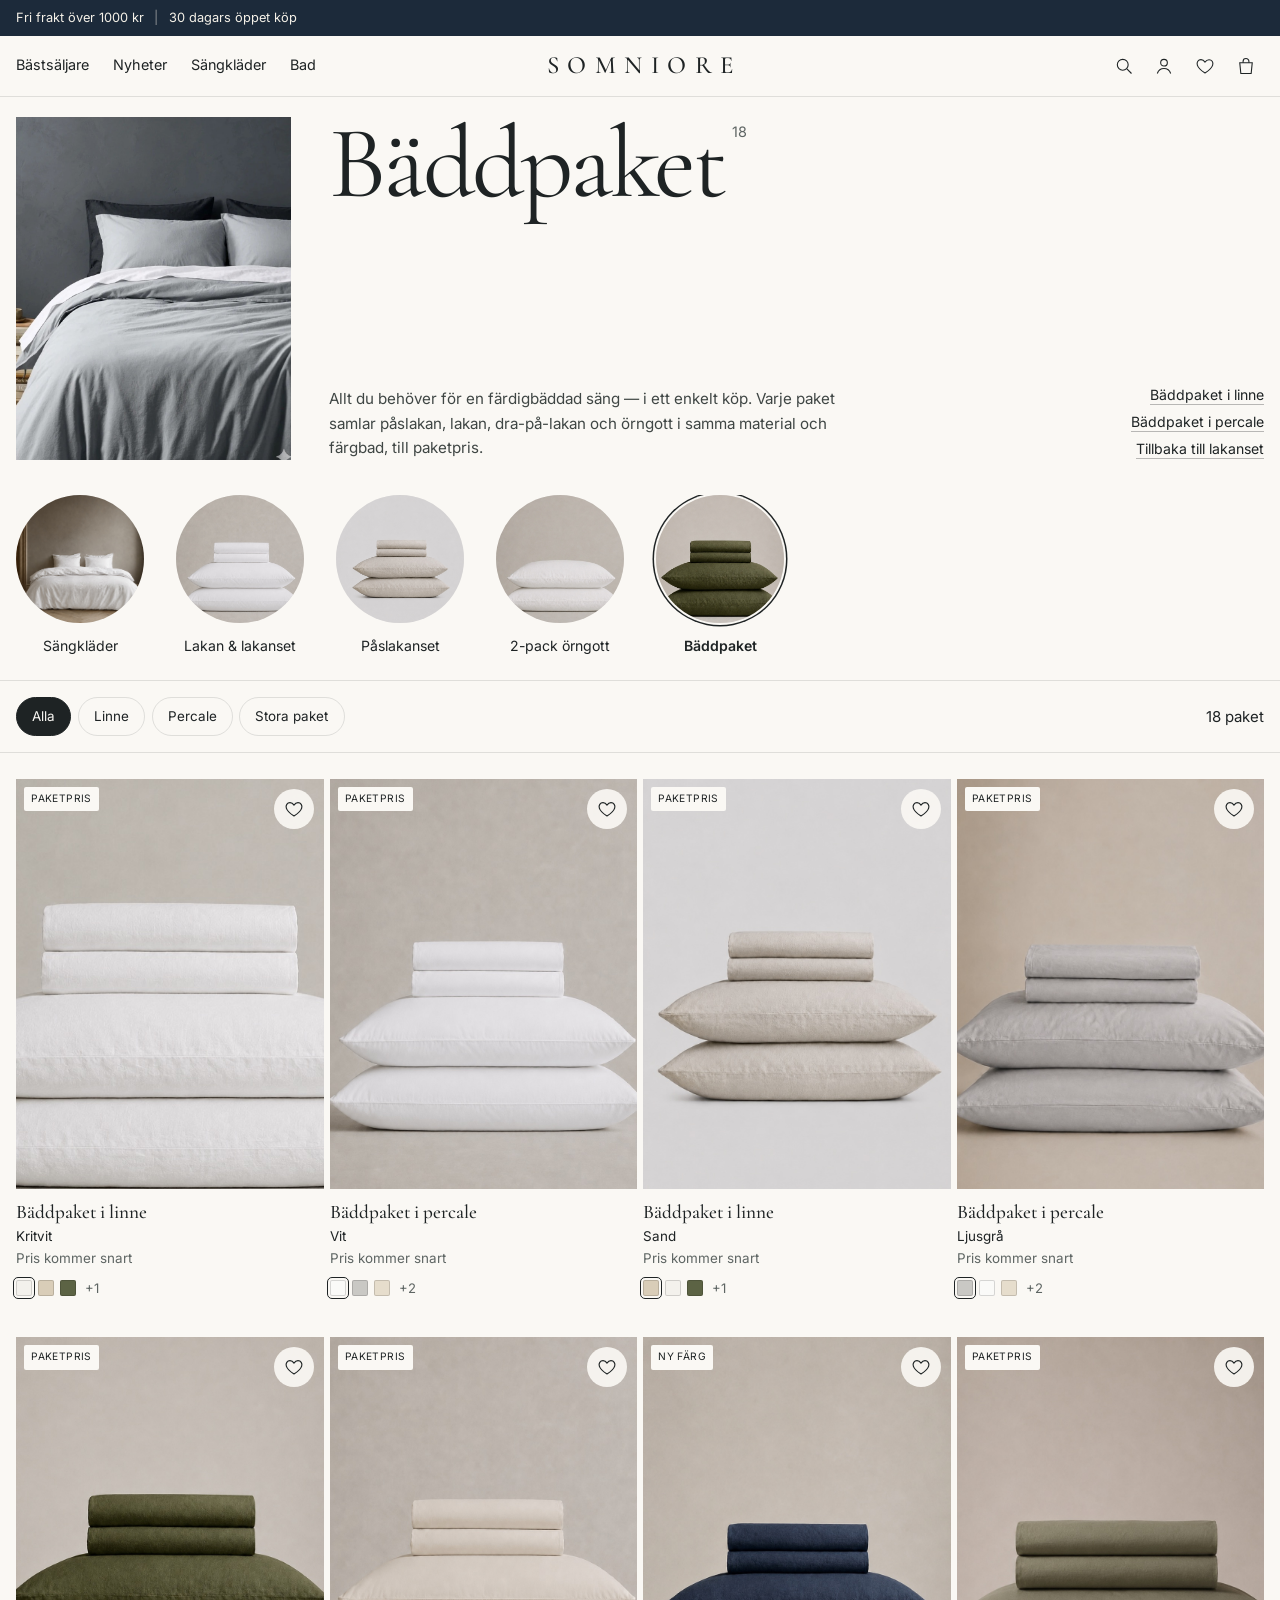
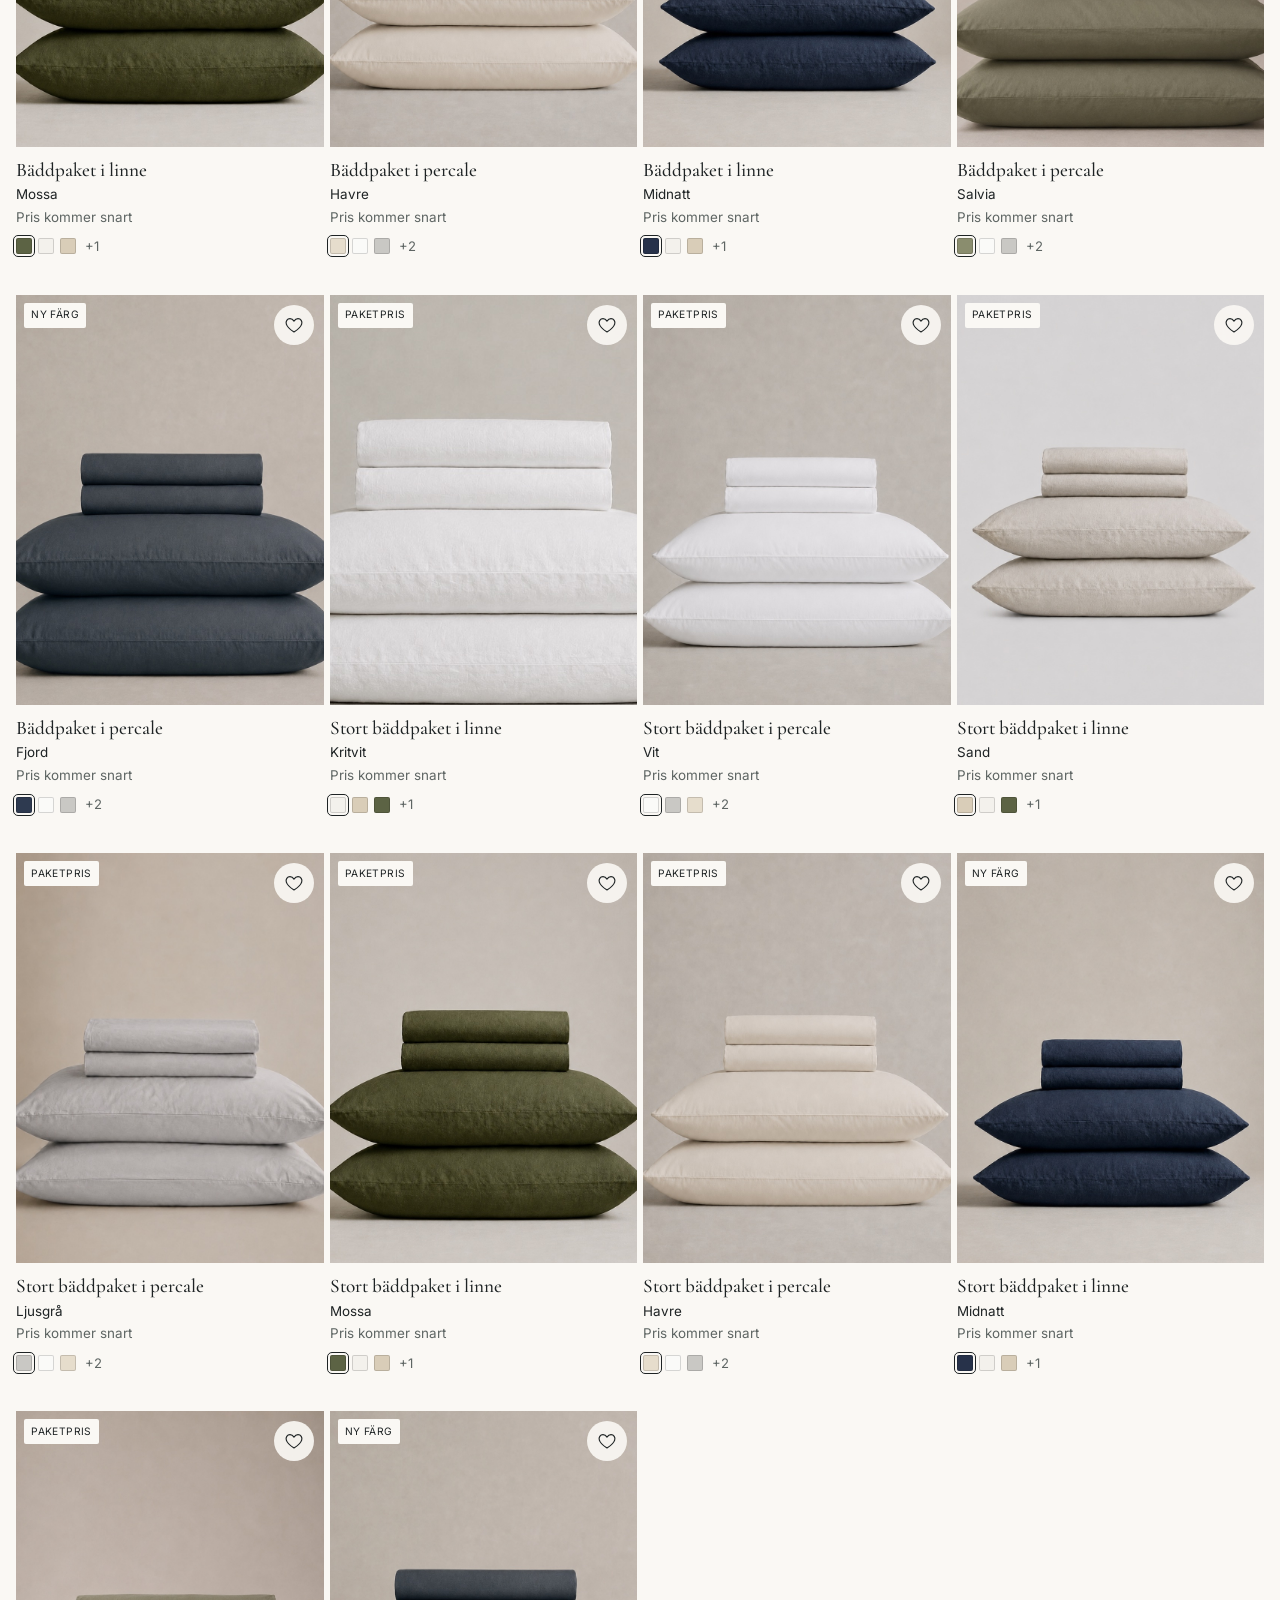
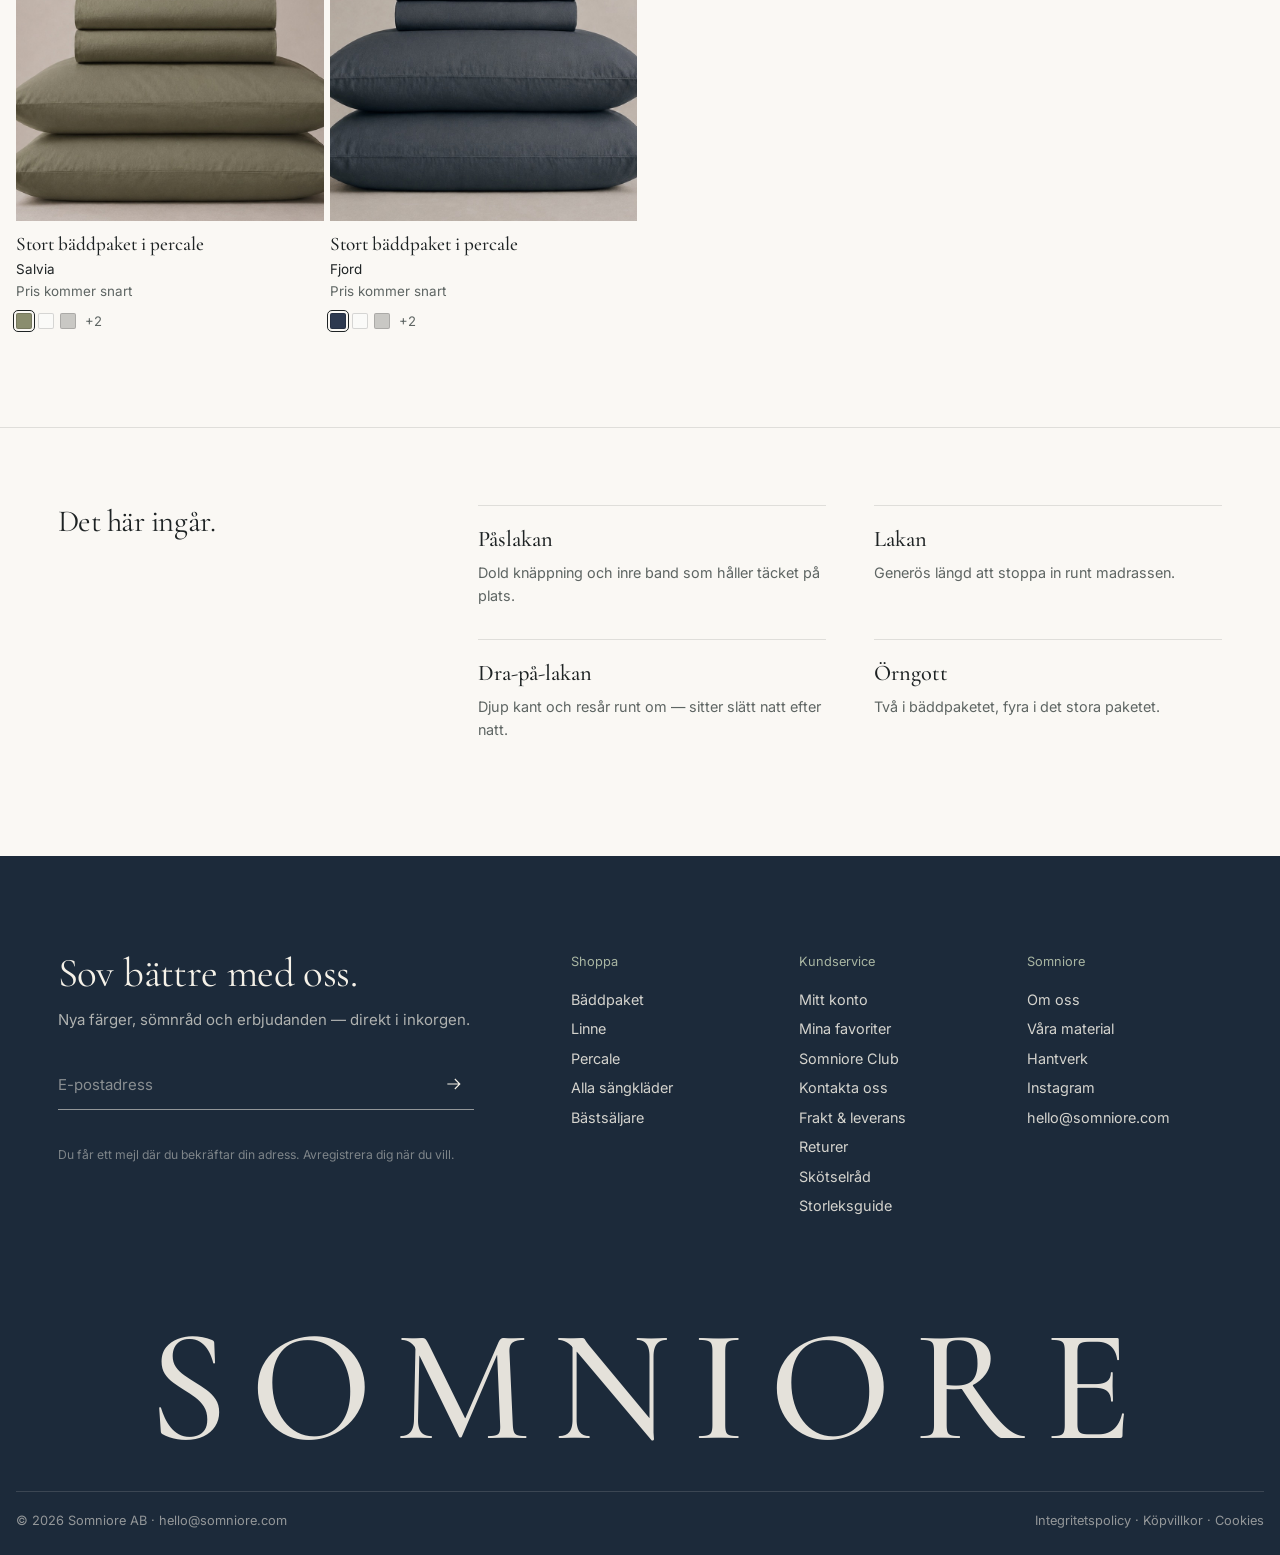
==== commit b9e66f2b: "Ta bort Våra material och Om Somniore ur menyn Co-Authored-By: Claude Opus 5.5 <noreply@anthropic.co" ====
--- a/baddpaket.html
+++ b/baddpaket.html
@@ -8,7 +8,7 @@
   <link rel="preconnect" href="https://fonts.googleapis.com">
   <link rel="preconnect" href="https://fonts.gstatic.com" crossorigin>
   <link href="https://fonts.googleapis.com/css2?family=Cormorant+Garamond:ital,wght@0,400;0,500;0,600;1,400;1,500&family=Inter:wght@300;400;500;600&display=swap" rel="stylesheet">
-  <link rel="stylesheet" href="styles.css?v=88">
+  <link rel="stylesheet" href="styles.css?v=90">
 </head>
 <body>
   <div id="site-header"></div>
@@ -61,7 +61,7 @@
   <div id="site-footer"></div>
 
   <script src="assets/js/data.js?v=85"></script>
-  <script src="assets/js/layout.js?v=88"></script>
+  <script src="assets/js/layout.js?v=91"></script>
   <script src="assets/js/bundles.js?v=76"></script>
 </body>
 </html>
--- a/styles.css
+++ b/styles.css
@@ -897,8 +897,8 @@
   .footer__cols div.open { padding-bottom: 1rem; }
   .footer__bottom { flex-direction: column; gap: .5rem; }
 }
-#mega-bad .mega__inner { grid-template-columns: minmax(160px, 220px) minmax(200px, 280px) 200px; }
-@media (max-width: 1100px) { #mega-bad .mega__inner { grid-template-columns: 220px 280px; } }
+#mega-bad .mega__inner, #mega-nyheter .mega__inner { grid-template-columns: minmax(160px, 220px) minmax(200px, 280px) 200px; }
+@media (max-width: 1100px) { #mega-bad .mega__inner, #mega-nyheter .mega__inner { grid-template-columns: 220px 280px; } }
 .mega__more { font-size: .88rem; font-weight: 500; margin-top: .4rem; }
 
 /* ---------- Favorit-hjärta på produktbilder ---------- */
@@ -1238,16 +1238,16 @@
 }
 
 /* ---------- Megameny med två stora bilder (Bästsäljare, Nyheter — som Parachute) ---------- */
-#mega-bastsaljare .mega__inner, #mega-nyheter .mega__inner {
+#mega-bastsaljare .mega__inner {
   grid-template-columns: minmax(200px, 340px) minmax(0, 425px) minmax(0, 425px);
   justify-content: center; column-gap: clamp(1.5rem, 2.6vw, 2.4rem); max-width: 1400px;
   padding-top: 2.2rem; padding-bottom: 2.6rem;
 }
-#mega-bastsaljare .mega__col, #mega-nyheter .mega__col { margin-right: clamp(2rem, 8vw, 7.5rem); }
+#mega-bastsaljare .mega__col { margin-right: clamp(2rem, 8vw, 7.5rem); }
 .mega__feature--big img { aspect-ratio: 4/5; width: 100%; }
 .mega__feature--big .mega__feature-title { font-size: 1.35rem; margin-top: 1.1rem; }
 @media (max-width: 1100px) {
-  #mega-bastsaljare .mega__inner, #mega-nyheter .mega__inner { grid-template-columns: 1fr; max-width: 340px; }
+  #mega-bastsaljare .mega__inner { grid-template-columns: 1fr; max-width: 340px; }
 }
 
 /* =========================================================
@@ -1303,3 +1303,4 @@
   .home .fabrics__tile { aspect-ratio: 454 / 576; }
   .home .rail__cta { margin: 1.8rem var(--pad) 0; }
 }
+
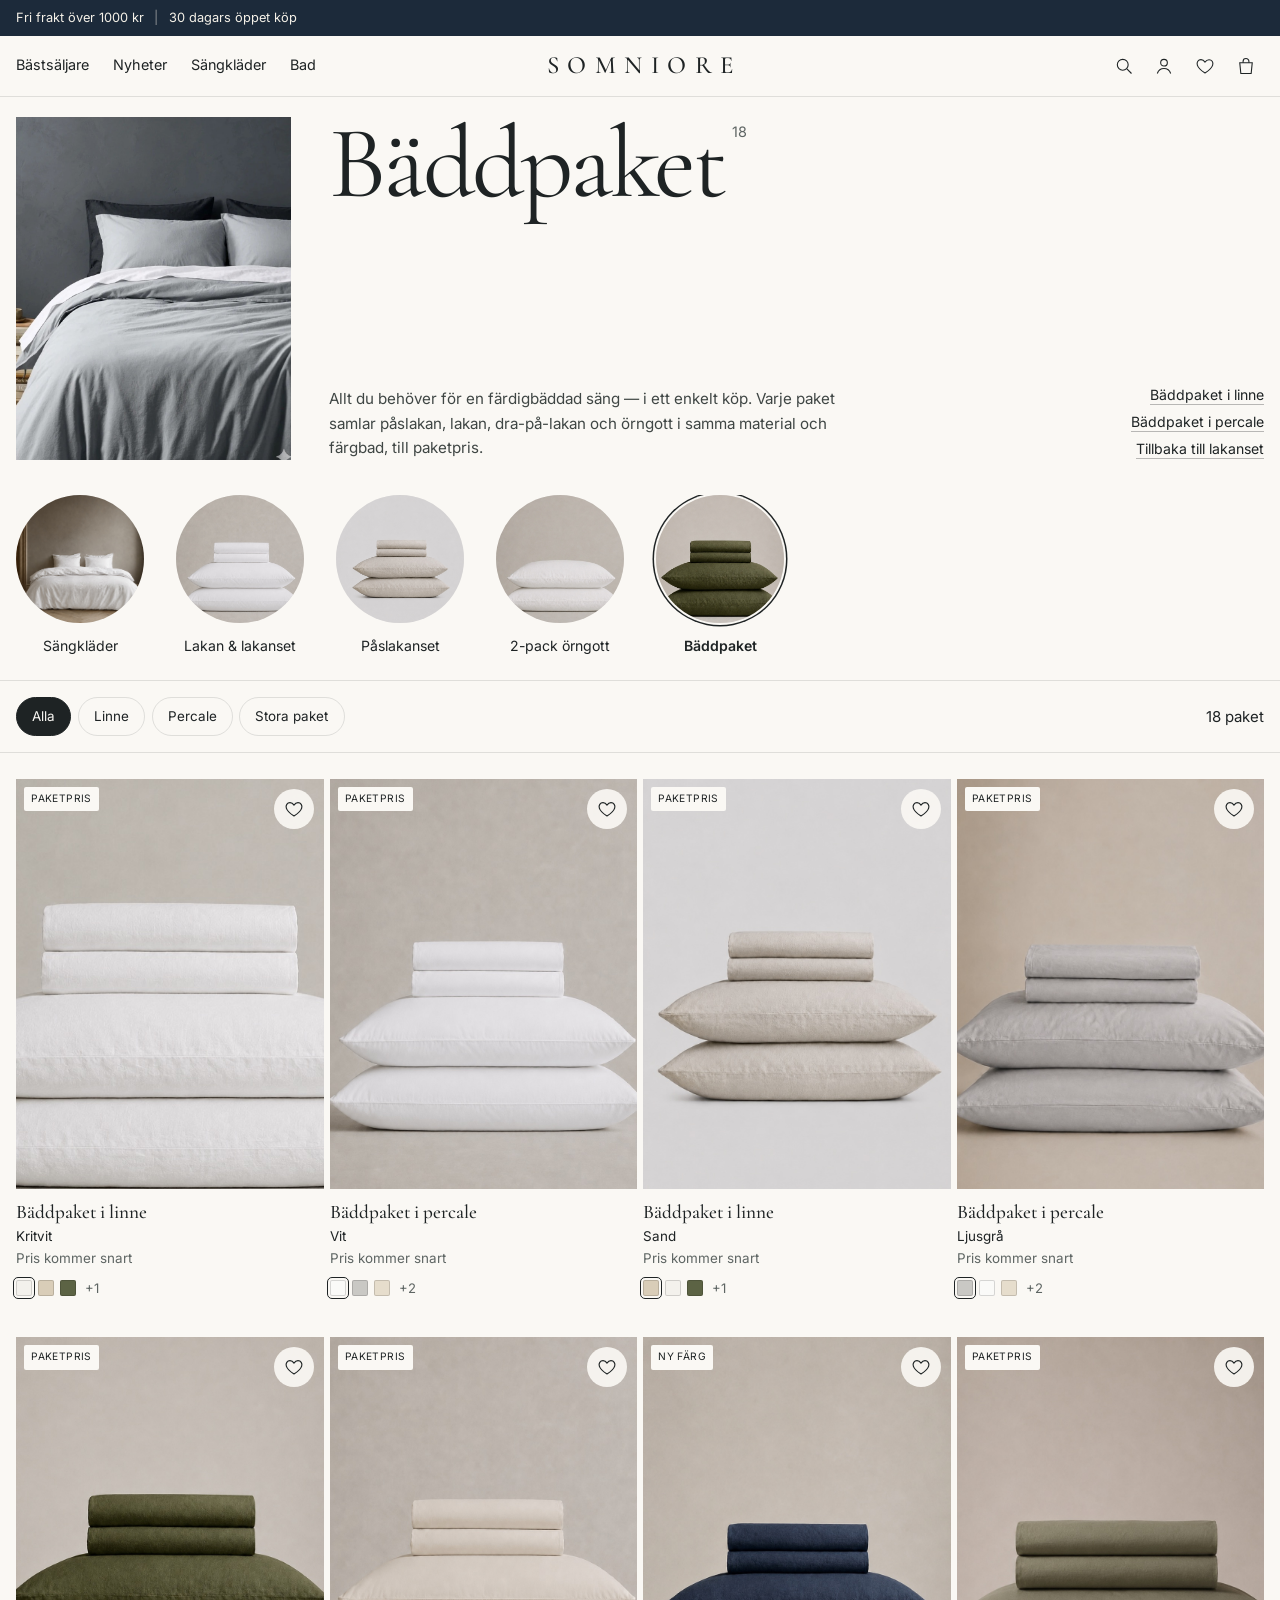
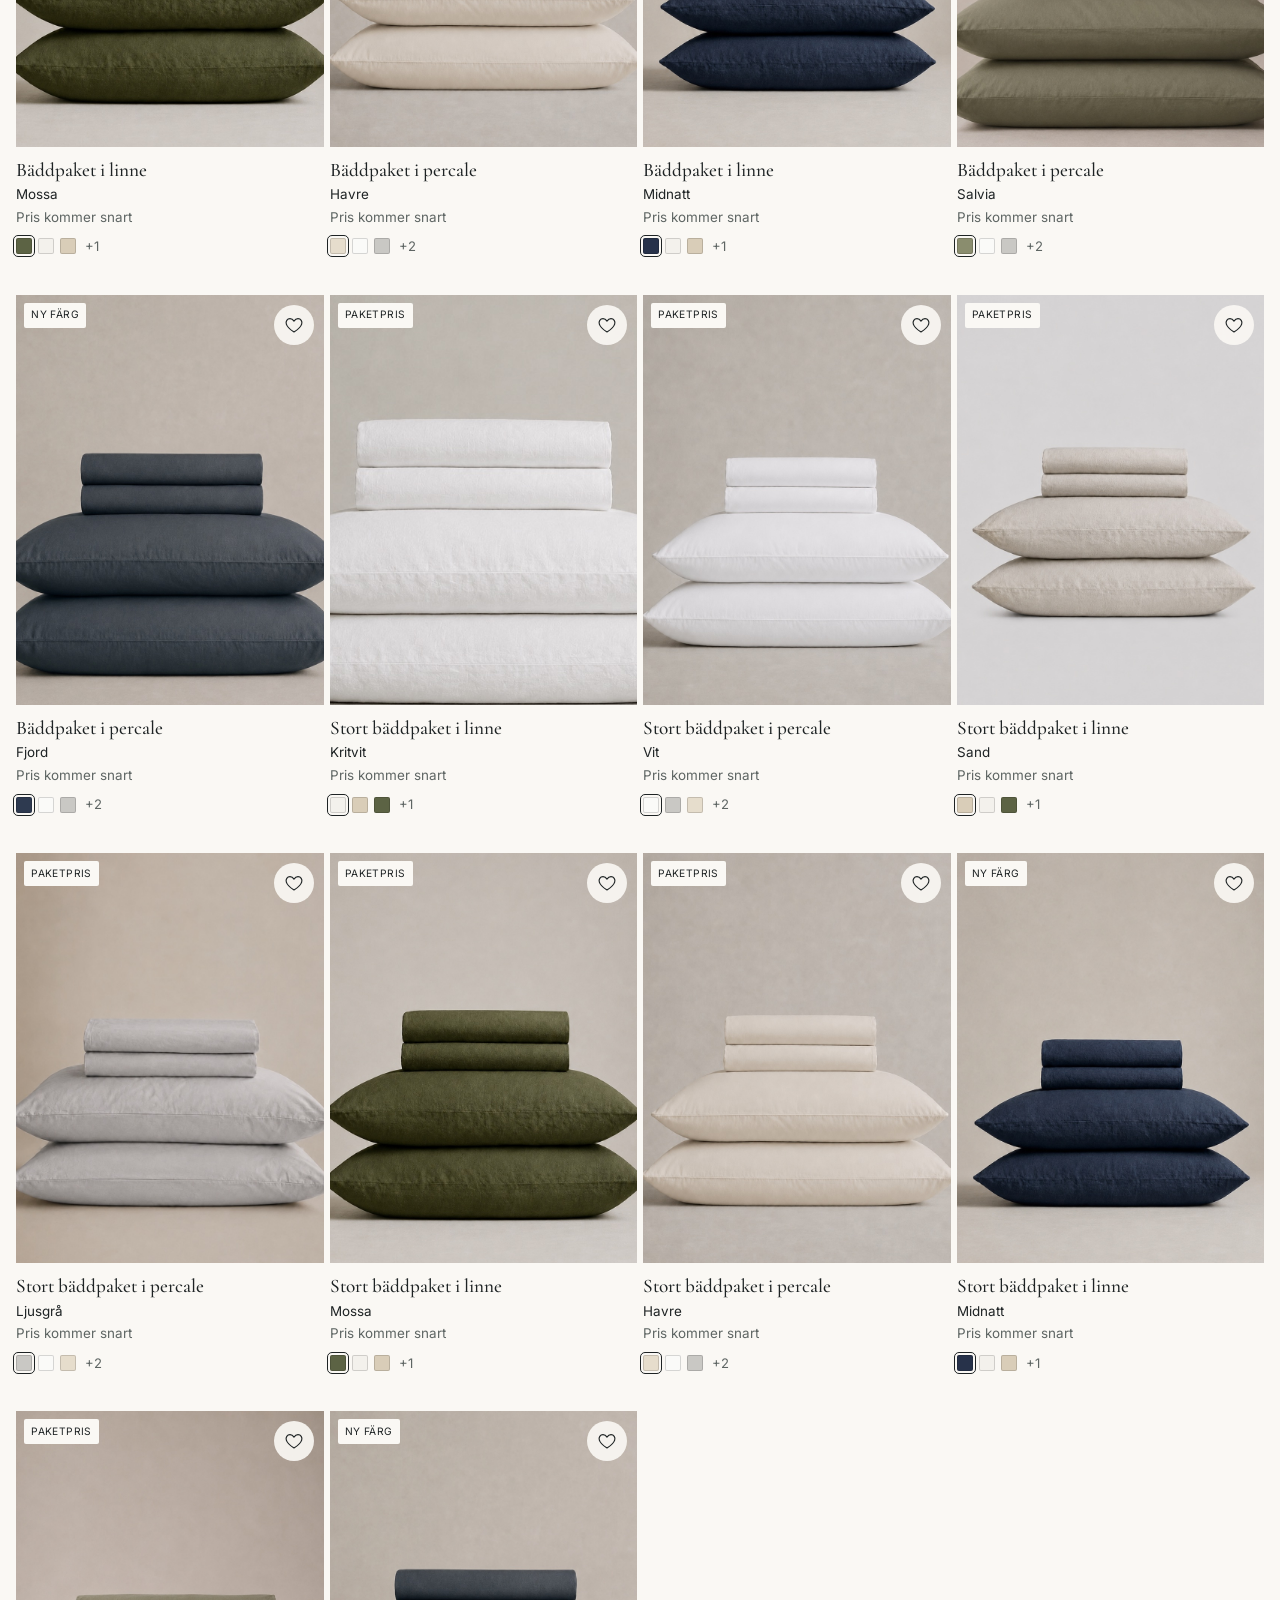
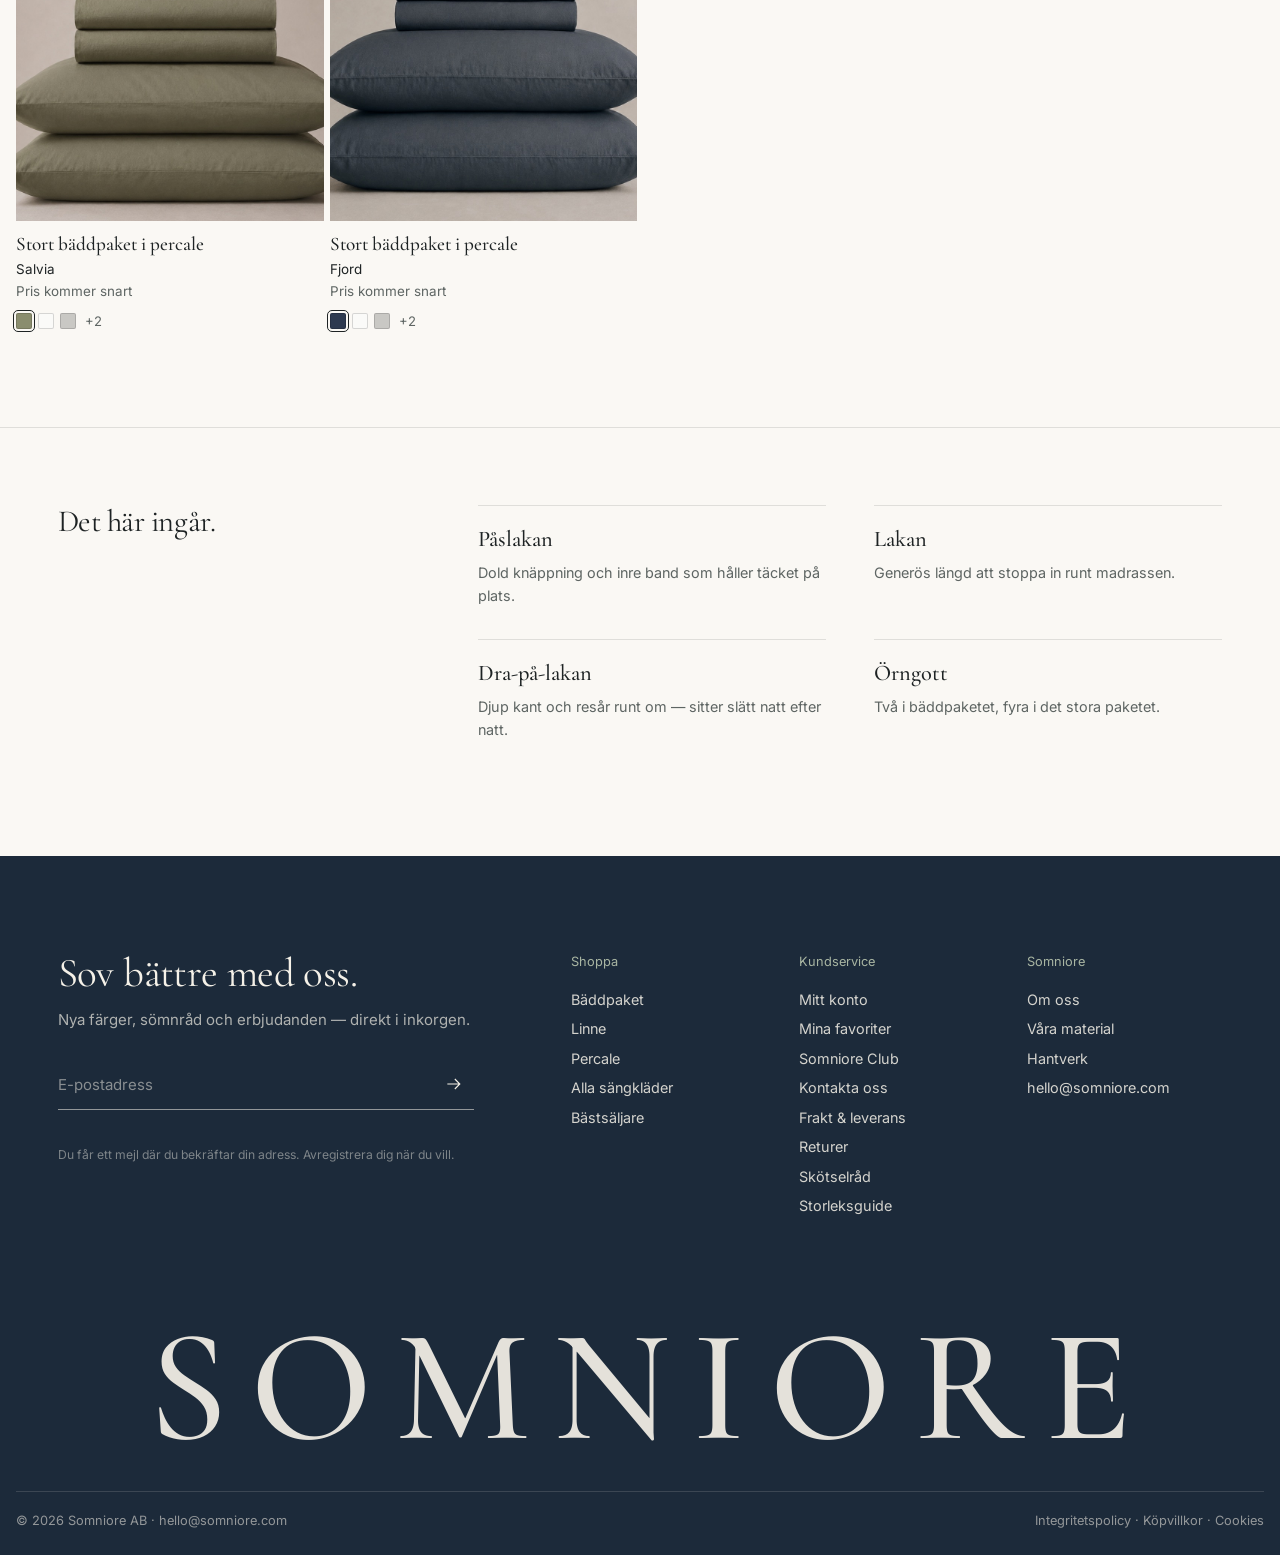
==== commit 426e7a26: "Ta bort Instagram-länken Co-Authored-By: Claude Opus 5.5 <noreply@anthropic.com>" ====
--- a/baddpaket.html
+++ b/baddpaket.html
@@ -61,7 +61,7 @@
   <div id="site-footer"></div>
 
   <script src="assets/js/data.js?v=85"></script>
-  <script src="assets/js/layout.js?v=91"></script>
+  <script src="assets/js/layout.js?v=92"></script>
   <script src="assets/js/bundles.js?v=76"></script>
 </body>
 </html>
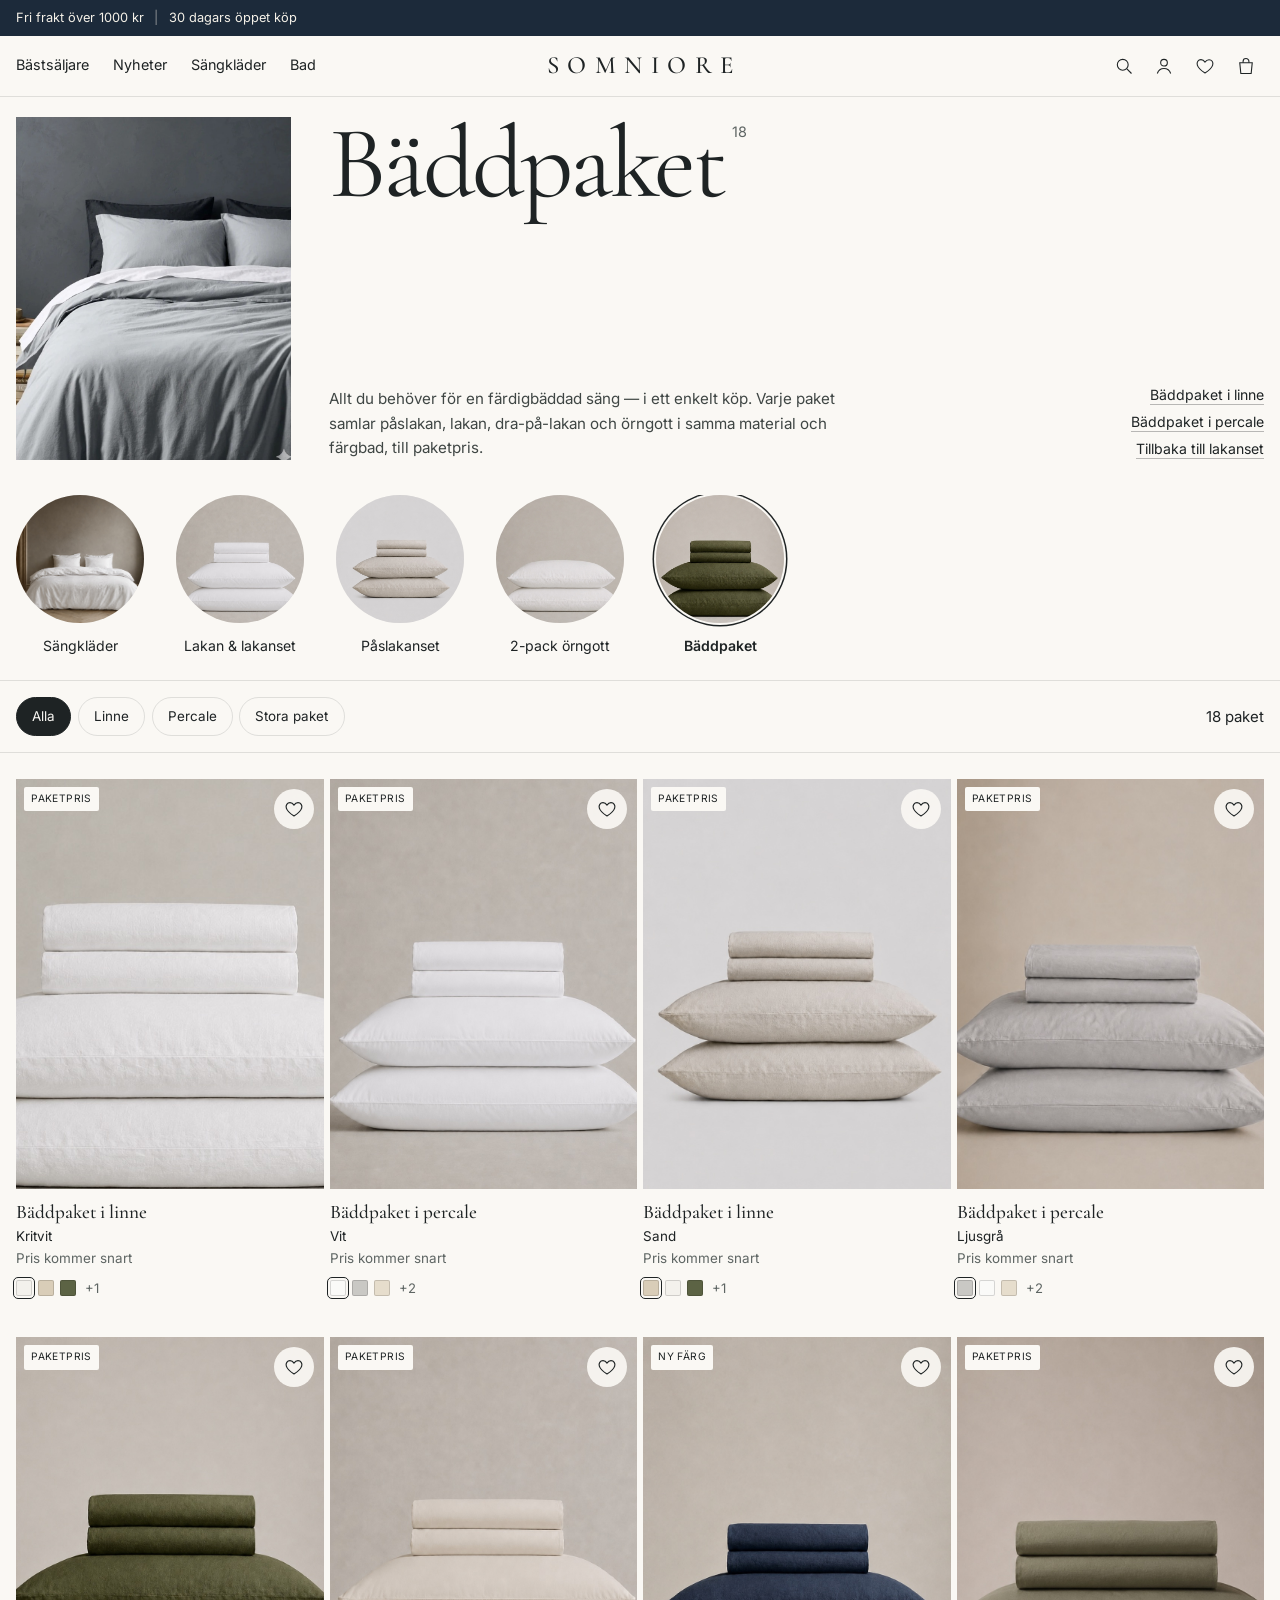
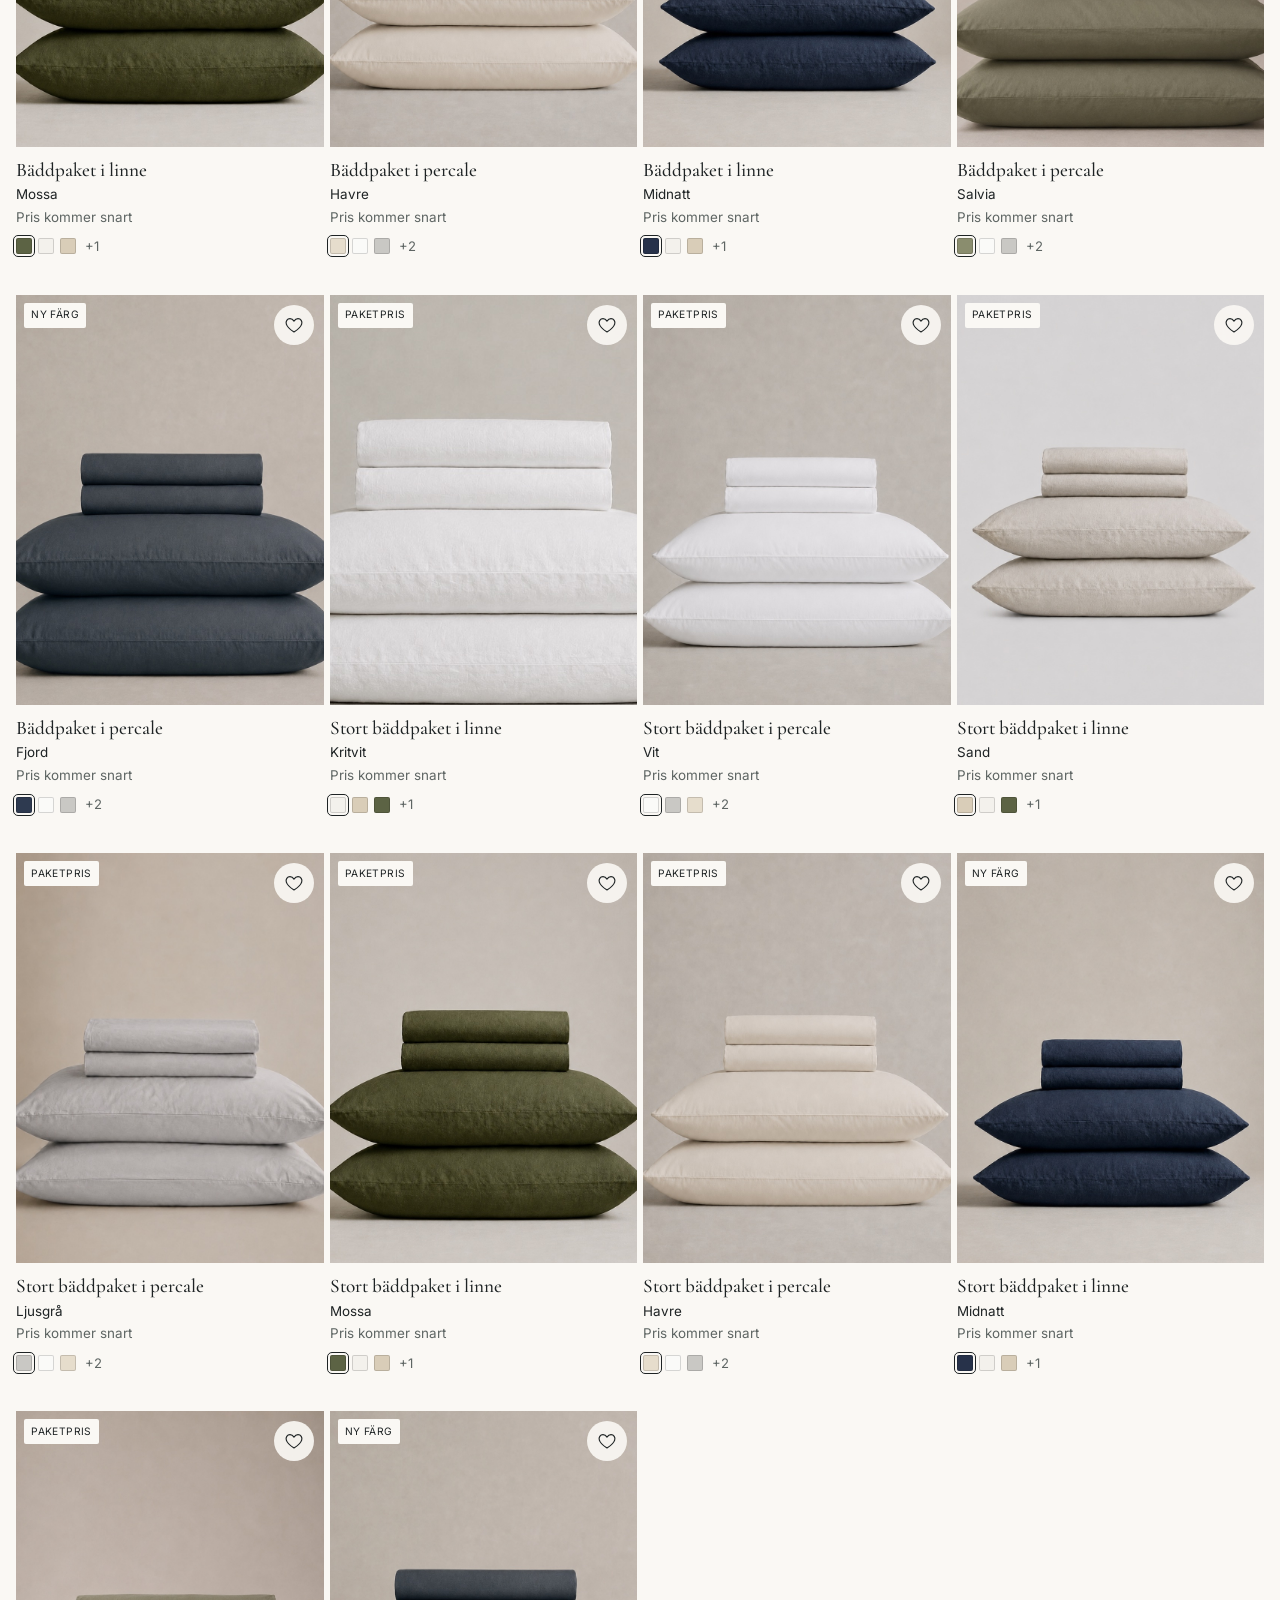
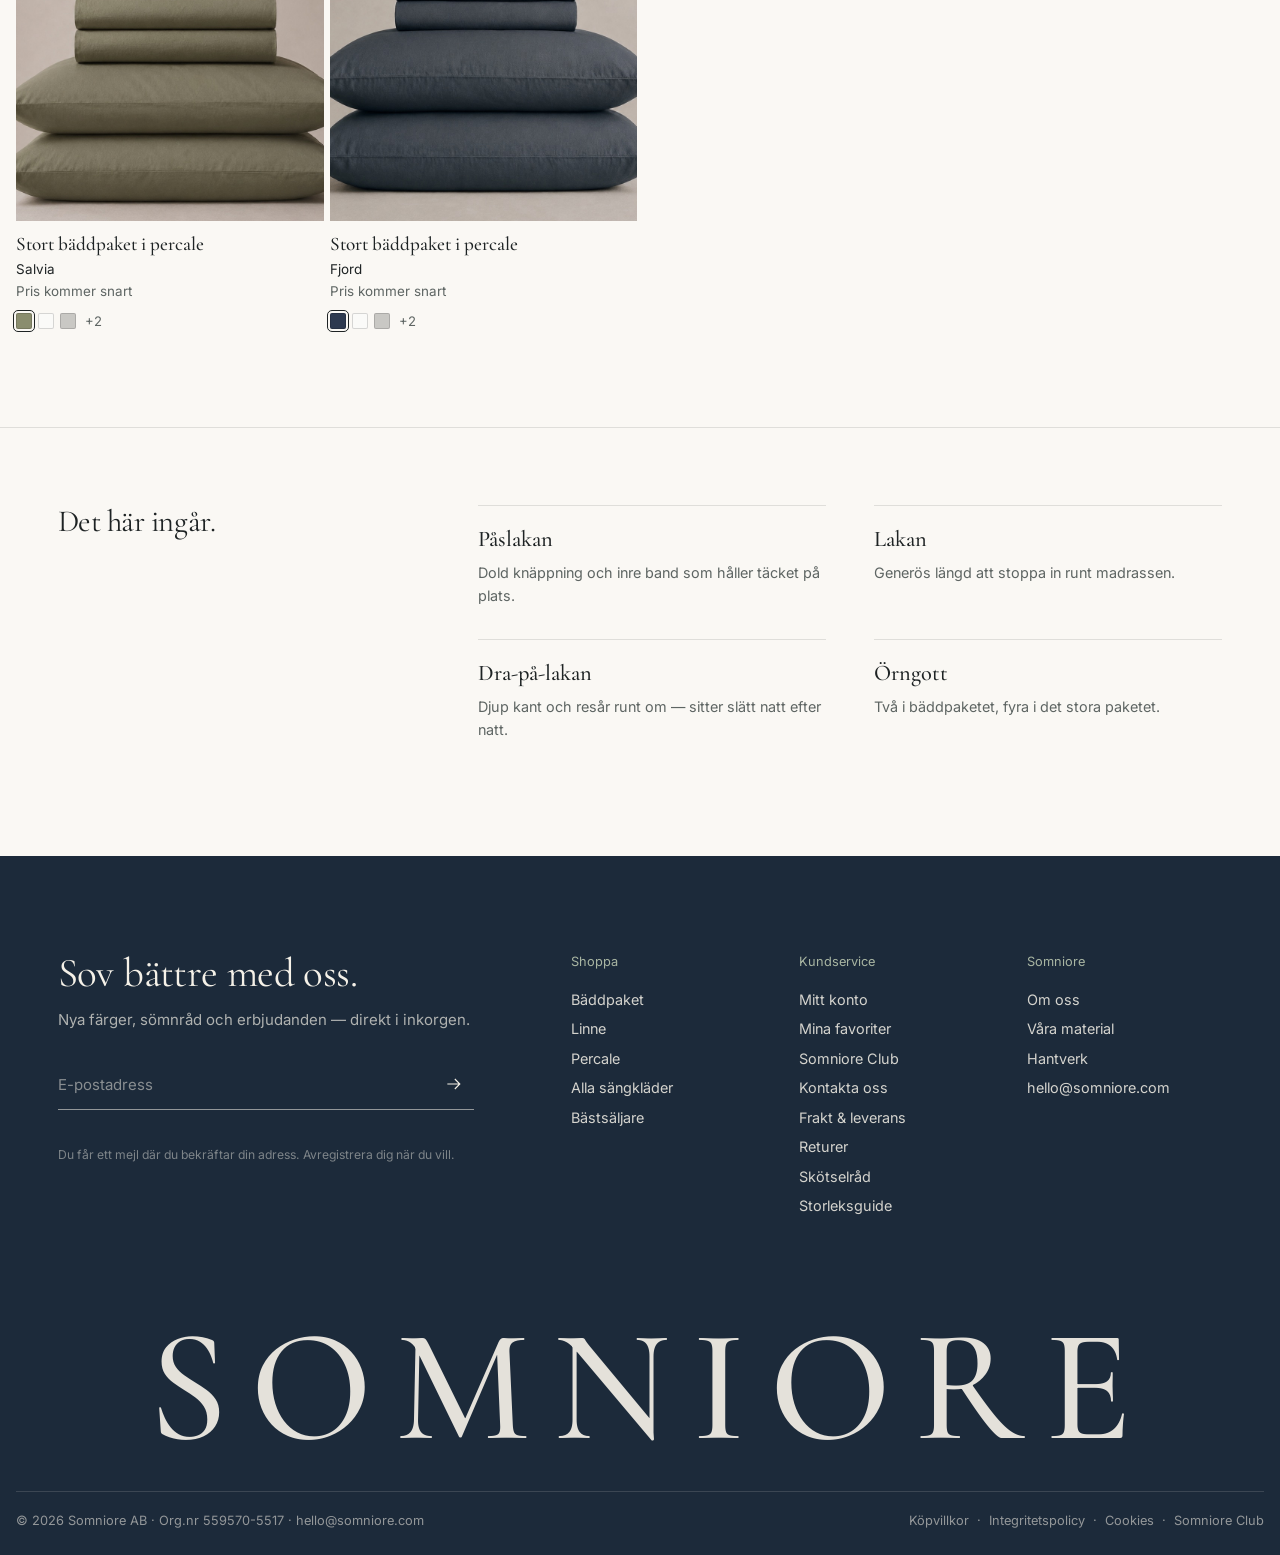
==== commit 188aae6b: "Köpvillkor, integritetspolicy, cookies och villkor för Somniore Club Co-Authored-By: Claude Opus 5.5" ====
--- a/baddpaket.html
+++ b/baddpaket.html
@@ -8,7 +8,7 @@
   <link rel="preconnect" href="https://fonts.googleapis.com">
   <link rel="preconnect" href="https://fonts.gstatic.com" crossorigin>
   <link href="https://fonts.googleapis.com/css2?family=Cormorant+Garamond:ital,wght@0,400;0,500;0,600;1,400;1,500&family=Inter:wght@300;400;500;600&display=swap" rel="stylesheet">
-  <link rel="stylesheet" href="styles.css?v=90">
+  <link rel="stylesheet" href="styles.css?v=96">
 </head>
 <body>
   <div id="site-header"></div>
@@ -60,8 +60,8 @@
 
   <div id="site-footer"></div>
 
-  <script src="assets/js/data.js?v=85"></script>
-  <script src="assets/js/layout.js?v=92"></script>
+  <script src="assets/js/data.js?v=95"></script>
+  <script src="assets/js/layout.js?v=95"></script>
   <script src="assets/js/bundles.js?v=76"></script>
 </body>
 </html>
--- a/styles.css
+++ b/styles.css
@@ -1304,3 +1304,79 @@
   .home .rail__cta { margin: 1.8rem var(--pad) 0; }
 }
 
+
+/* =========================================================
+   MOBILFINISH — proffsigare mobilvy
+   ========================================================= */
+/* Kundservice: frågor som rena rader med plus/minus (alla skärmar) */
+.service__faq details { border-bottom: 1px solid var(--line); }
+.service__group + details { border-top: 1px solid var(--line); }
+.service__faq summary { list-style: none; cursor: pointer; display: flex; justify-content: space-between; align-items: center; gap: 1rem; padding: 1.05rem 0; font-size: .95rem; color: var(--ink); }
+.service__faq summary::-webkit-details-marker { display: none; }
+.service__faq summary::after { content: "+"; flex: none; font-size: 1.25rem; font-weight: 300; line-height: 1; color: var(--soft); transition: transform .25s; }
+.service__faq details[open] summary::after { content: "–"; }
+.service__faq details > div { padding: 0 0 1.2rem; font-size: .9rem; line-height: 1.65; color: var(--soft); max-width: 40rem; }
+.service__group { margin-bottom: 1rem; }
+
+@media (max-width: 900px) {
+  /* Fraktremsan centrerad */
+  .announce { text-align: center; }
+
+  /* Kollektion: filtren på två luftiga rader som inte följer med vid scroll */
+  .filters { position: static; display: grid; grid-template-columns: 1fr auto; align-items: center; gap: 1rem .8rem; padding: .9rem 0 1rem; margin-bottom: 1.2rem; background: none; backdrop-filter: none; }
+  .filters__left { display: contents; }
+  .chips { grid-column: 1 / -1; flex-wrap: nowrap; overflow-x: auto; scrollbar-width: none; padding: 0 var(--pad); }
+  .chips::-webkit-scrollbar { display: none; }
+  .chip { flex: none; white-space: nowrap; }
+  .color-filter { grid-column: 1; padding-left: var(--pad); }
+  .filters__right { grid-column: 2; padding-right: var(--pad); }
+  .cat-circles { padding-top: 1.6rem; padding-bottom: .4rem; }
+
+  /* Produktrutnät: lite mer luft mellan korten och lugnare namn */
+  .grid { column-gap: 10px; row-gap: 2.2rem; padding-left: var(--pad); padding-right: var(--pad); }
+  .grid .product__name { font-size: 1.02rem; line-height: 1.2; margin-top: .6rem; }
+  .grid .product__color, .grid .product__meta { font-size: .8rem; }
+  .product__swatches { gap: 6px; }
+
+  /* Inloggning: formuläret direkt under sidhuvudet, utan tomrum */
+  .auth { min-height: 0; }
+  .auth__panel { place-items: start center; padding-top: calc(var(--header) + 2rem); padding-bottom: 3.5rem; }
+}
+
+/* =========================================================
+   VILLKORSSIDOR — köpvillkor, integritet, cookies, Club
+   ========================================================= */
+.legal { display: grid; grid-template-columns: 240px minmax(0, 46rem); gap: clamp(2.5rem, 7vw, 7rem); padding: clamp(2.5rem, 5vw, 4rem) var(--inset) clamp(5rem, 9vw, 8rem); }
+.legal__side { position: sticky; top: calc(var(--header) + 2rem); align-self: start; font-size: .86rem; }
+.legal__updated { color: var(--soft); font-size: .78rem; margin-bottom: 1.4rem; }
+.legal__toc, .legal__more { display: flex; flex-direction: column; gap: .55rem; }
+.legal__toc a { color: var(--soft); transition: color .2s; }
+.legal__toc a:hover { color: var(--ink); }
+.legal__more { margin-top: 2rem; padding-top: 1.4rem; border-top: 1px solid var(--line); }
+.legal__more p { font-size: .7rem; font-weight: 600; letter-spacing: .14em; text-transform: uppercase; color: var(--petrol); margin-bottom: .3rem; }
+.legal__more a[aria-current] { font-weight: 600; }
+.legal__body section { padding-bottom: 2.2rem; margin-bottom: 2.2rem; border-bottom: 1px solid var(--line); scroll-margin-top: calc(var(--header) + 1.5rem); }
+.legal__body section:last-child { border-bottom: 0; }
+.legal__body h2 { font-family: var(--serif); font-weight: 400; font-size: 1.7rem; line-height: 1.15; margin-bottom: 1rem; }
+.legal__body p, .legal__body li { font-size: .95rem; line-height: 1.7; color: #3f4644; }
+.legal__body p + p { margin-top: .9rem; }
+.legal__body ul, .legal__body ol { padding-left: 1.2rem; margin: .4rem 0 .9rem; display: grid; gap: .35rem; }
+.legal__body a { color: var(--ink); text-decoration: underline; text-underline-offset: 3px; }
+.legal__body strong { color: var(--ink); font-weight: 600; }
+.legal__company { display: grid; grid-template-columns: 12rem 1fr; margin: 1.2rem 0 0; background: var(--beige); padding: 1.2rem 1.4rem; font-size: .92rem; }
+.legal__company dt { color: var(--soft); padding: .3rem 0; }
+.legal__company dd { margin: 0; padding: .3rem 0; color: var(--ink); }
+.legal__table { width: 100%; border-collapse: collapse; font-size: .9rem; margin: .4rem 0 .9rem; }
+.legal__table th, .legal__table td { text-align: left; vertical-align: top; padding: .75rem .8rem .75rem 0; border-bottom: 1px solid var(--line); line-height: 1.5; }
+.legal__table th { font-size: .7rem; font-weight: 600; letter-spacing: .12em; text-transform: uppercase; color: var(--soft); }
+.footer__bottom span:last-child { display: flex; flex-wrap: wrap; gap: .2rem .5rem; }
+@media (max-width: 900px) {
+  .legal { grid-template-columns: 1fr; gap: 1.5rem; padding-left: var(--pad); padding-right: var(--pad); }
+  .legal__side { position: static; }
+  .legal__toc { display: none; }
+  .legal__more { flex-direction: row; flex-wrap: wrap; gap: .5rem 1.2rem; margin-top: 0; padding-top: 0; border-top: 0; }
+  .legal__more p { width: 100%; }
+  .legal__company { grid-template-columns: 1fr; }
+  .legal__company dt { padding-bottom: 0; font-size: .78rem; }
+  .legal__company dd { padding-top: .1rem; }
+}
